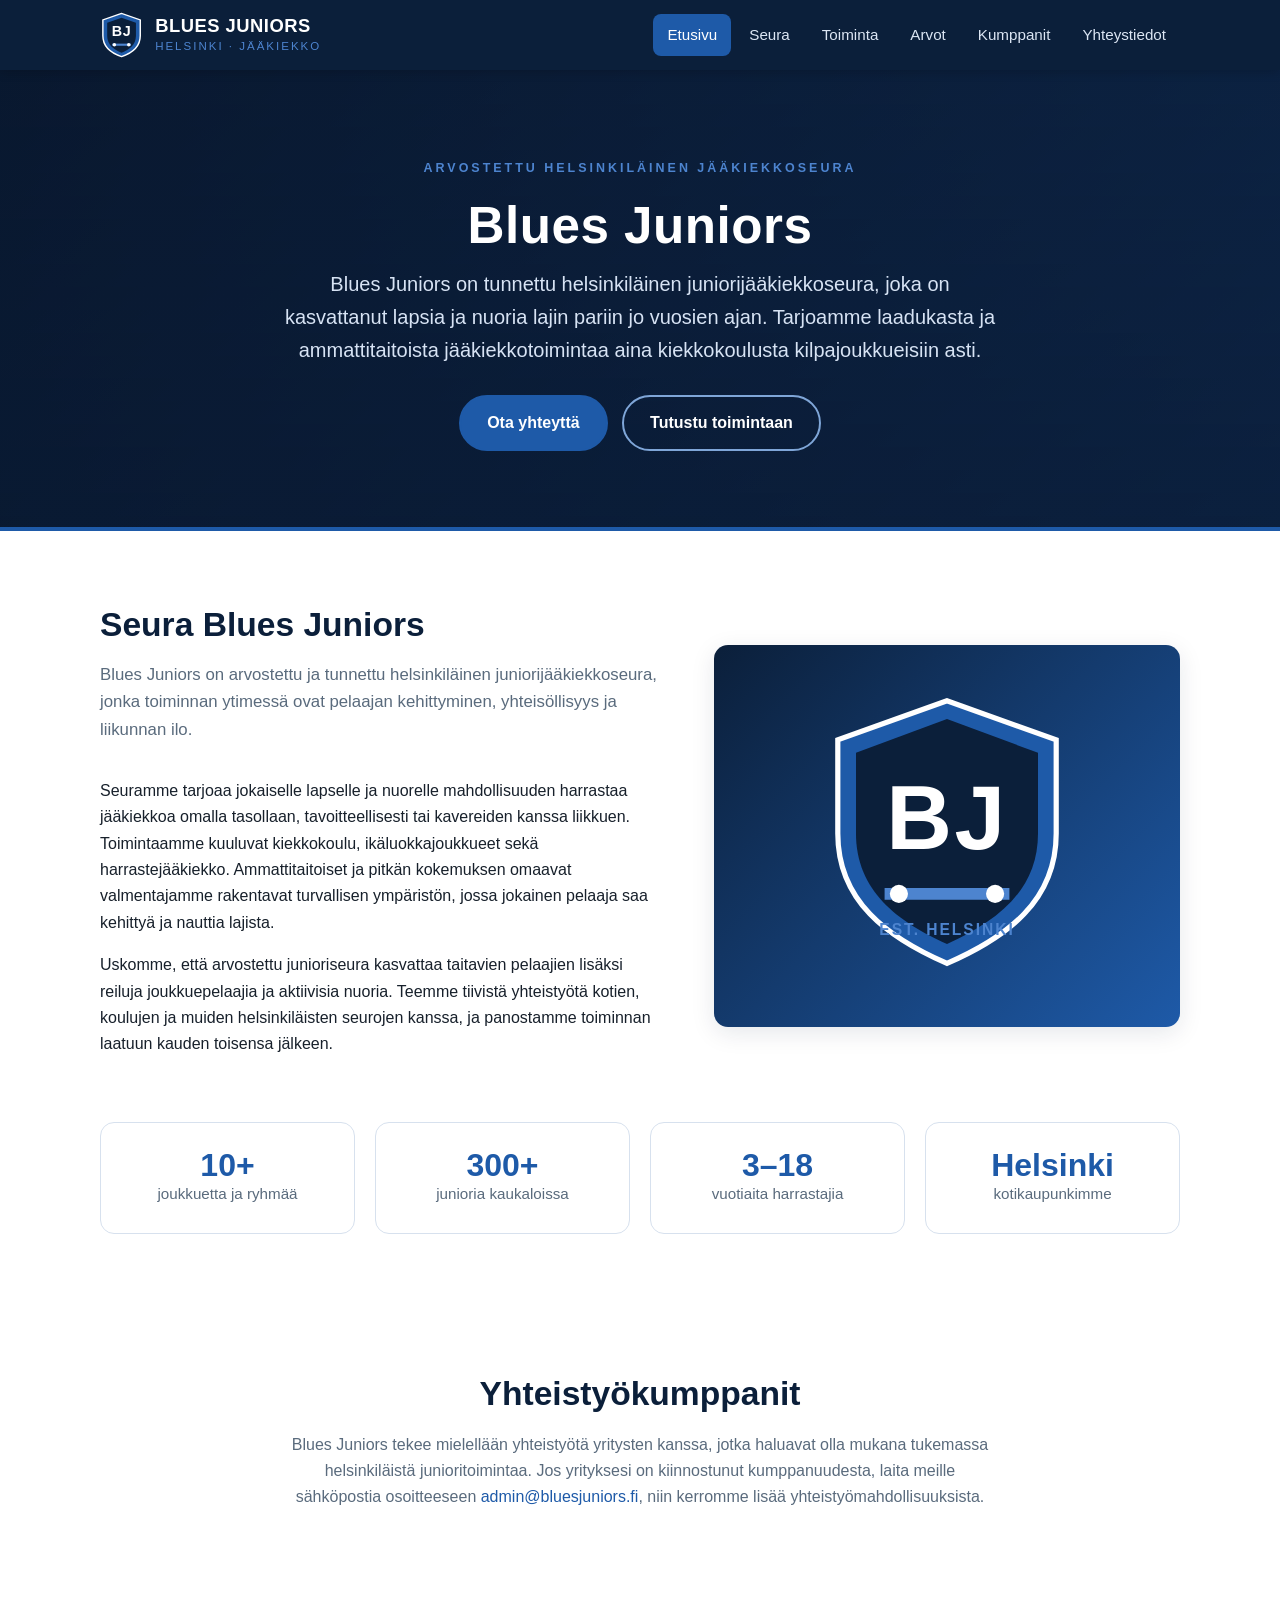
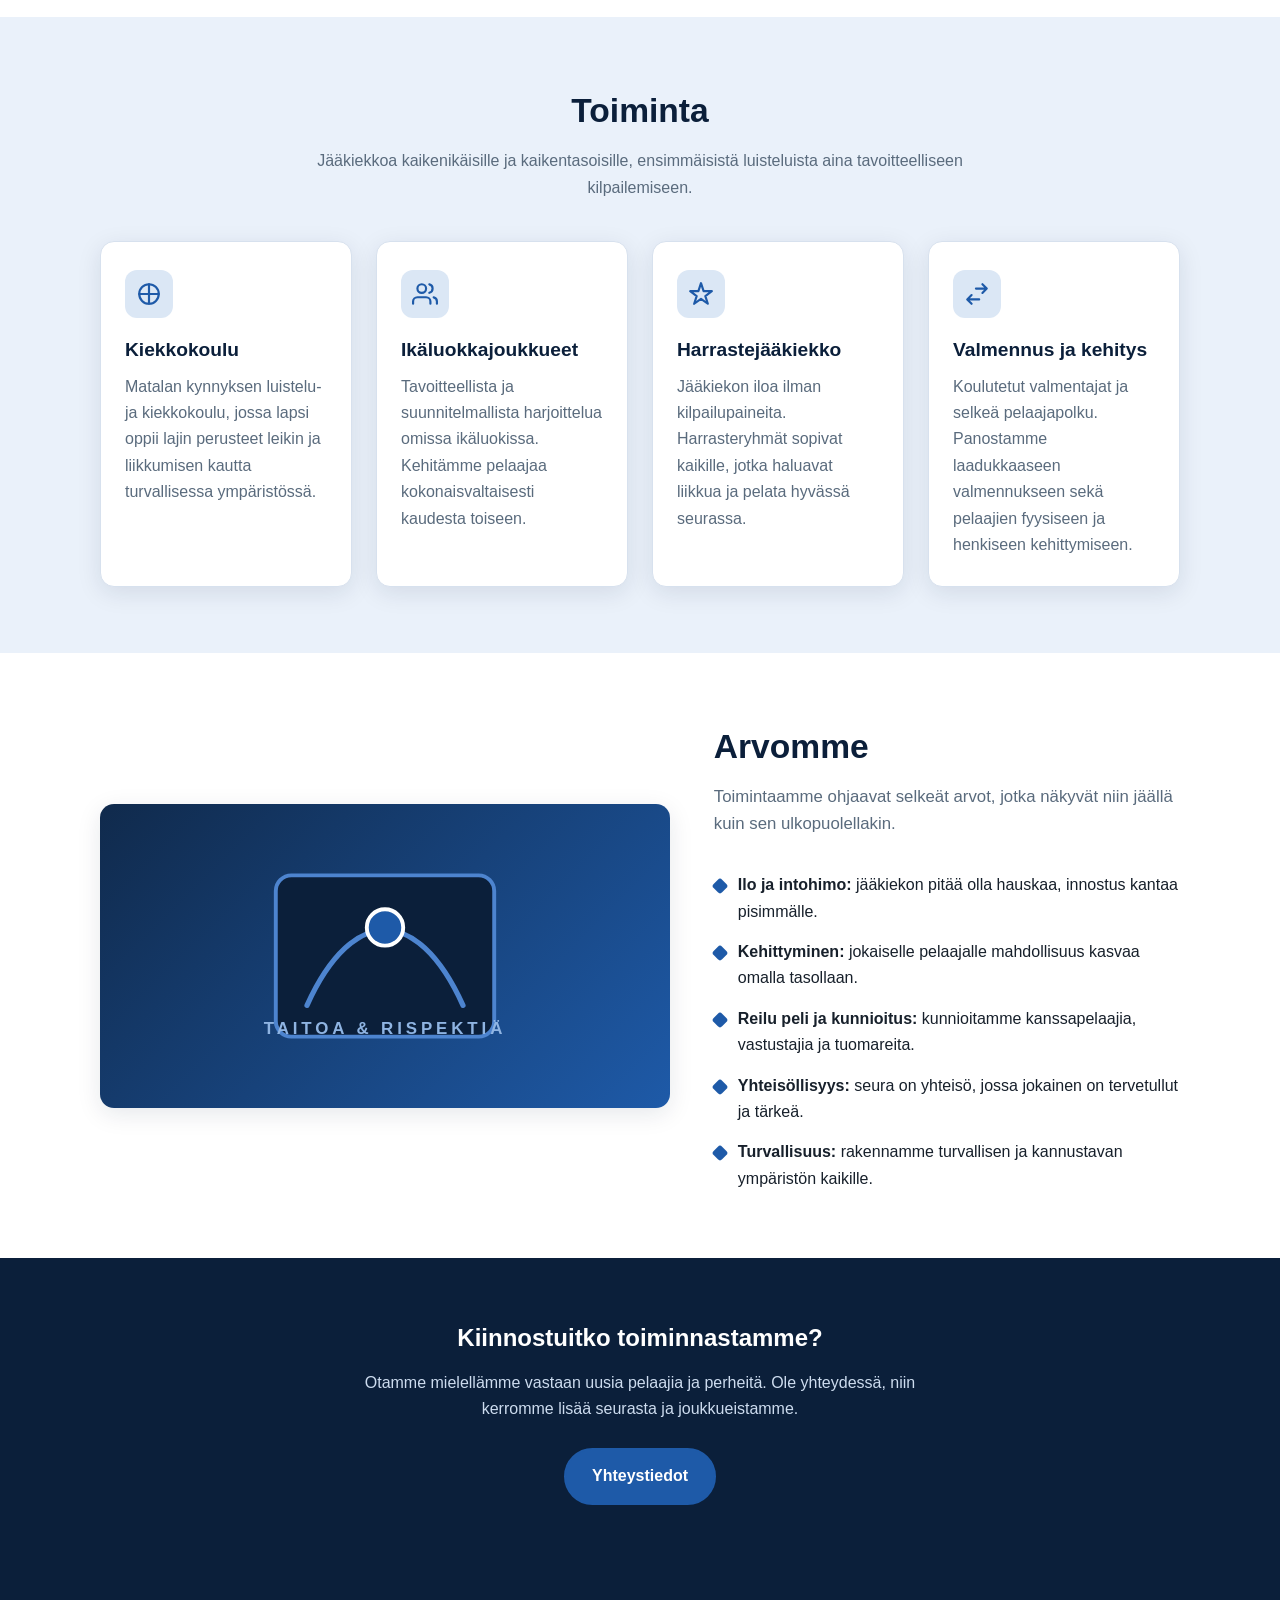
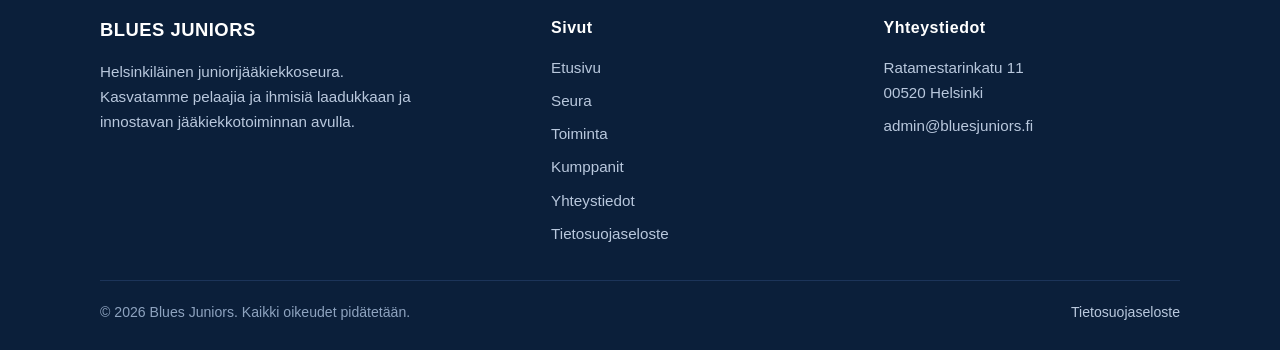
==== index.html @ a261f503 "bj bjjj" ====
<!DOCTYPE html>
<html lang="fi">
<head>
  <meta charset="UTF-8">
  <meta name="viewport" content="width=device-width, initial-scale=1.0">
  <title>Blues Juniors – Helsinkiläistä juniorijääkiekkoa</title>
  <meta name="description" content="Blues Juniors on helsinkiläinen juniorijääkiekkoseura. Tarjoamme laadukasta jääkiekkotoimintaa lapsille ja nuorille kiekkokoulusta kilpajoukkueisiin.">
  <link rel="canonical" href="https://www.bluesjuniors.fi/">
  <meta property="og:title" content="Blues Juniors – Helsinkiläistä juniorijääkiekkoa">
  <meta property="og:description" content="Helsinkiläinen juniorijääkiekkoseura. Kiekkokoulu, junioritoiminta ja harrastejääkiekko kaikenikäisille.">
  <meta property="og:type" content="website">
  <meta property="og:url" content="https://www.bluesjuniors.fi/">
  <meta property="og:locale" content="fi_FI">
  <link rel="stylesheet" href="style.css">
</head>
<body>

  <!-- ========== HEADER ========== -->
  <header class="site-header">
    <div class="header-inner">
      <a class="brand" href="index.html" aria-label="Blues Juniors etusivu">
        <svg viewBox="0 0 60 64" role="img" aria-label="Blues Juniors -logo" xmlns="http://www.w3.org/2000/svg">
          <path d="M30 2 4 11v22c0 15 11 24 26 29 15-5 26-14 26-29V11L30 2z" fill="#1e5aa8" stroke="#ffffff" stroke-width="2"/>
          <path d="M30 8 10 15v18c0 12 9 19.5 20 23.8C41 52.5 50 45 50 33V15L30 8z" fill="#0b1f3a"/>
          <text x="30" y="34" text-anchor="middle" font-family="Segoe UI, Arial, sans-serif" font-size="20" font-weight="700" fill="#ffffff" letter-spacing="1">BJ</text>
          <path d="M17 44 h26 v3 h-26z" fill="#4d84cf"/>
          <circle cx="20" cy="45.5" r="2.4" fill="#ffffff"/>
          <circle cx="40" cy="45.5" r="2.4" fill="#ffffff"/>
        </svg>
        <span class="brand-text">
          <strong>BLUES JUNIORS</strong>
          <span>Helsinki · Jääkiekko</span>
        </span>
      </a>

      <button class="nav-toggle" aria-label="Avaa valikko" aria-expanded="false" onclick="var n=document.getElementById('nav');n.classList.toggle('open');this.setAttribute('aria-expanded',n.classList.contains('open'));">&#9776;</button>

      <nav class="nav" id="nav" aria-label="Päävalikko">
        <a href="index.html" class="active">Etusivu</a>
        <a href="index.html#seura">Seura</a>
        <a href="index.html#toiminta">Toiminta</a>
        <a href="index.html#arvot">Arvot</a>
        <a href="index.html#kumppanit">Kumppanit</a>
        <a href="yhteystiedot.html">Yhteystiedot</a>
      </nav>
    </div>
  </header>

  <!-- ========== HERO ========== -->
  <section class="hero">
    <div class="container">
      <span class="eyebrow">Arvostettu helsinkiläinen jääkiekkoseura</span>
      <h1>Blues Juniors</h1>
      <p>Blues Juniors on tunnettu helsinkiläinen juniorijääkiekkoseura, joka on kasvattanut lapsia ja nuoria lajin pariin jo vuosien ajan. Tarjoamme laadukasta ja ammattitaitoista jääkiekkotoimintaa aina kiekkokoulusta kilpajoukkueisiin asti.</p>
      <a href="yhteystiedot.html" class="btn">Ota yhteyttä</a>
      <a href="index.html#toiminta" class="btn ghost">Tutustu toimintaan</a>
    </div>
  </section>

  <!-- ========== SEURA ========== -->
  <section class="section" id="seura">
    <div class="container">
      <div class="split">
        <div>
          <h2>Seura Blues Juniors</h2>
          <p class="lead">Blues Juniors on arvostettu ja tunnettu helsinkiläinen juniorijääkiekkoseura, jonka toiminnan ytimessä ovat pelaajan kehittyminen, yhteisöllisyys ja liikunnan ilo.</p>
          <p>Seuramme tarjoaa jokaiselle lapselle ja nuorelle mahdollisuuden harrastaa jääkiekkoa omalla tasollaan, tavoitteellisesti tai kavereiden kanssa liikkuen. Toimintaamme kuuluvat kiekkokoulu, ikäluokkajoukkueet sekä harrastejääkiekko. Ammattitaitoiset ja pitkän kokemuksen omaavat valmentajamme rakentavat turvallisen ympäristön, jossa jokainen pelaaja saa kehittyä ja nauttia lajista.</p>
          <p>Uskomme, että arvostettu junioriseura kasvattaa taitavien pelaajien lisäksi reiluja joukkuepelaajia ja aktiivisia nuoria. Teemme tiivistä yhteistyötä kotien, koulujen ja muiden helsinkiläisten seurojen kanssa, ja panostamme toiminnan laatuun kauden toisensa jälkeen.</p>
        </div>
        <div class="crest" aria-hidden="true">
          <svg viewBox="0 0 200 220" xmlns="http://www.w3.org/2000/svg">
            <path d="M100 6 16 36v72c0 52 38 80 84 100 46-20 84-48 84-100V36L100 6z" fill="#1e5aa8" stroke="#ffffff" stroke-width="4"/>
            <path d="M100 20 30 46v62c0 44 32 68 70 85 38-17 70-41 70-85V46L100 20z" fill="#0b1f3a"/>
            <text x="100" y="120" text-anchor="middle" font-family="Segoe UI, Arial, sans-serif" font-size="70" font-weight="700" fill="#ffffff" letter-spacing="2">BJ</text>
            <path d="M52 150 h96 v9 h-96z" fill="#4d84cf"/>
            <circle cx="63" cy="154.5" r="7" fill="#ffffff"/>
            <circle cx="137" cy="154.5" r="7" fill="#ffffff"/>
            <text x="100" y="186" text-anchor="middle" font-family="Segoe UI, Arial, sans-serif" font-size="12" font-weight="600" fill="#4d84cf" letter-spacing="1.5">EST. HELSINKI</text>
          </svg>
        </div>
      </div>

      <div class="stats" style="margin-top:48px;">
        <div class="stat"><b>10+</b><span>joukkuetta ja ryhmää</span></div>
        <div class="stat"><b>300+</b><span>junioria kaukaloissa</span></div>
        <div class="stat"><b>3–18</b><span>vuotiaita harrastajia</span></div>
        <div class="stat"><b>Helsinki</b><span>kotikaupunkimme</span></div>
      </div>
    </div>
  </section>

  <!-- ========== YHTEISTYÖKUMPPANIT ========== -->
  <section class="section" id="kumppanit">
    <div class="container">
      <div class="section-head">
        <h2>Yhteistyökumppanit</h2>
        <p>Blues Juniors tekee mielellään yhteistyötä yritysten kanssa, jotka haluavat olla mukana tukemassa helsinkiläistä junioritoimintaa. Jos yrityksesi on kiinnostunut kumppanuudesta, laita meille sähköpostia osoitteeseen <a href="mailto:admin@bluesjuniors.fi">admin@bluesjuniors.fi</a>, niin kerromme lisää yhteistyömahdollisuuksista.</p>
      </div>
    </div>
  </section>

  <!-- ========== TOIMINTA ========== -->
  <section class="section alt" id="toiminta">
    <div class="container">
      <div class="section-head">
        <h2>Toiminta</h2>
        <p>Jääkiekkoa kaikenikäisille ja kaikentasoisille, ensimmäisistä luisteluista aina tavoitteelliseen kilpailemiseen.</p>
      </div>
      <div class="grid">
        <div class="card">
          <div class="ico" aria-hidden="true">
            <svg width="26" height="26" viewBox="0 0 24 24" fill="none" stroke="currentColor" stroke-width="2" stroke-linecap="round" stroke-linejoin="round"><circle cx="12" cy="12" r="9"/><path d="M12 3v18M3 12h18"/></svg>
          </div>
          <h3>Kiekkokoulu</h3>
          <p>Matalan kynnyksen luistelu- ja kiekkokoulu, jossa lapsi oppii lajin perusteet leikin ja liikkumisen kautta turvallisessa ympäristössä.</p>
        </div>
        <div class="card">
          <div class="ico" aria-hidden="true">
            <svg width="26" height="26" viewBox="0 0 24 24" fill="none" stroke="currentColor" stroke-width="2" stroke-linecap="round" stroke-linejoin="round"><path d="M17 21v-2a4 4 0 0 0-4-4H5a4 4 0 0 0-4 4v2"/><circle cx="9" cy="7" r="4"/><path d="M23 21v-2a4 4 0 0 0-3-3.87M16 3.13a4 4 0 0 1 0 7.75"/></svg>
          </div>
          <h3>Ikäluokkajoukkueet</h3>
          <p>Tavoitteellista ja suunnitelmallista harjoittelua omissa ikäluokissa. Kehitämme pelaajaa kokonaisvaltaisesti kaudesta toiseen.</p>
        </div>
        <div class="card">
          <div class="ico" aria-hidden="true">
            <svg width="26" height="26" viewBox="0 0 24 24" fill="none" stroke="currentColor" stroke-width="2" stroke-linecap="round" stroke-linejoin="round"><path d="M12 2l2.4 7.4H22l-6 4.5 2.3 7.1-6.3-4.6L5.7 21 8 14 2 9.4h7.6z"/></svg>
          </div>
          <h3>Harrastejääkiekko</h3>
          <p>Jääkiekon iloa ilman kilpailupaineita. Harrasteryhmät sopivat kaikille, jotka haluavat liikkua ja pelata hyvässä seurassa.</p>
        </div>
        <div class="card">
          <div class="ico" aria-hidden="true">
            <svg width="26" height="26" viewBox="0 0 24 24" fill="none" stroke="currentColor" stroke-width="2" stroke-linecap="round" stroke-linejoin="round"><path d="M20 7h-9M14 17H5M17 3l4 4-4 4M7 21l-4-4 4-4"/></svg>
          </div>
          <h3>Valmennus ja kehitys</h3>
          <p>Koulutetut valmentajat ja selkeä pelaajapolku. Panostamme laadukkaaseen valmennukseen sekä pelaajien fyysiseen ja henkiseen kehittymiseen.</p>
        </div>
      </div>
    </div>
  </section>

  <!-- ========== ARVOT ========== -->
  <section class="section" id="arvot">
    <div class="container">
      <div class="split">
        <div class="crest" aria-hidden="true" style="background:linear-gradient(135deg,#102a4c,#1e5aa8);">
          <svg viewBox="0 0 200 160" xmlns="http://www.w3.org/2000/svg">
            <rect x="16" y="18" width="168" height="124" rx="12" fill="#0b1f3a" stroke="#4d84cf" stroke-width="3"/>
            <path d="M40 118 c18-40 40-58 60-58 s42 18 60 58" fill="none" stroke="#4d84cf" stroke-width="4" stroke-linecap="round"/>
            <circle cx="100" cy="58" r="14" fill="#1e5aa8" stroke="#ffffff" stroke-width="3"/>
            <text x="100" y="140" text-anchor="middle" font-family="Segoe UI, Arial, sans-serif" font-size="13" font-weight="600" fill="#8fb4e2" letter-spacing="3">TAITOA &amp; RISPEKTIÄ</text>
          </svg>
        </div>
        <div>
          <h2>Arvomme</h2>
          <p class="lead">Toimintaamme ohjaavat selkeät arvot, jotka näkyvät niin jäällä kuin sen ulkopuolellakin.</p>
          <ul class="values">
            <li><span><strong>Ilo ja intohimo:</strong> jääkiekon pitää olla hauskaa, innostus kantaa pisimmälle.</span></li>
            <li><span><strong>Kehittyminen:</strong> jokaiselle pelaajalle mahdollisuus kasvaa omalla tasollaan.</span></li>
            <li><span><strong>Reilu peli ja kunnioitus:</strong> kunnioitamme kanssapelaajia, vastustajia ja tuomareita.</span></li>
            <li><span><strong>Yhteisöllisyys:</strong> seura on yhteisö, jossa jokainen on tervetullut ja tärkeä.</span></li>
            <li><span><strong>Turvallisuus:</strong> rakennamme turvallisen ja kannustavan ympäristön kaikille.</span></li>
          </ul>
        </div>
      </div>
    </div>
  </section>

  <!-- ========== CTA ========== -->
  <section class="cta">
    <div class="container">
      <h2>Kiinnostuitko toiminnastamme?</h2>
      <p>Otamme mielellämme vastaan uusia pelaajia ja perheitä. Ole yhteydessä, niin kerromme lisää seurasta ja joukkueistamme.</p>
      <a href="yhteystiedot.html" class="btn">Yhteystiedot</a>
    </div>
  </section>

  <!-- ========== FOOTER ========== -->
  <footer class="site-footer">
    <div class="container">
      <div class="footer-grid">
        <div>
          <div class="brand" style="margin-bottom:14px;">
            <strong style="font-size:1.15rem;letter-spacing:.5px;">BLUES JUNIORS</strong>
          </div>
          <p style="margin:0;max-width:320px;">Helsinkiläinen juniorijääkiekkoseura. Kasvatamme pelaajia ja ihmisiä laadukkaan ja innostavan jääkiekkotoiminnan avulla.</p>
        </div>
        <div>
          <h4>Sivut</h4>
          <ul class="footer-links">
            <li><a href="index.html">Etusivu</a></li>
            <li><a href="index.html#seura">Seura</a></li>
            <li><a href="index.html#toiminta">Toiminta</a></li>
            <li><a href="index.html#kumppanit">Kumppanit</a></li>
            <li><a href="yhteystiedot.html">Yhteystiedot</a></li>
            <li><a href="tietosuoja.html">Tietosuojaseloste</a></li>
          </ul>
        </div>
        <div>
          <h4>Yhteystiedot</h4>
          <ul class="footer-links">
            <li>Ratamestarinkatu 11<br>00520 Helsinki</li>
            <li><a href="mailto:admin@bluesjuniors.fi">admin@bluesjuniors.fi</a></li>
          </ul>
        </div>
      </div>
      <div class="footer-bottom">
        <span>&copy; <span id="year">2026</span> Blues Juniors. Kaikki oikeudet pidätetään.</span>
        <span><a href="tietosuoja.html">Tietosuojaseloste</a></span>
      </div>
    </div>
  </footer>

  <script>
    document.getElementById('year').textContent = new Date().getFullYear();
  </script>
</body>
</html>
---- style.css ----
/* Blues Juniors – tyylitiedosto
   Väriteema: laivastonsininen / sininen
   Yhteinen kaikille sivuille */

:root {
  --navy: #0b1f3a;
  --navy-2: #102a4c;
  --blue: #1e5aa8;
  --blue-light: #4d84cf;
  --ice: #eaf1fa;
  --ice-2: #dbe7f5;
  --text: #17202b;
  --muted: #5a6b7d;
  --white: #ffffff;
  --line: #d7e1ee;
  --shadow: 0 6px 24px rgba(11, 31, 58, 0.10);
  --radius: 14px;
  --maxw: 1120px;
  --font: "Segoe UI", Roboto, "Helvetica Neue", Arial, "Noto Sans", sans-serif;
}

* { box-sizing: border-box; }

html { scroll-behavior: smooth; }

body {
  margin: 0;
  font-family: var(--font);
  color: var(--text);
  background: var(--white);
  line-height: 1.65;
  -webkit-font-smoothing: antialiased;
}

a { color: var(--blue); text-decoration: none; }
a:hover { text-decoration: underline; }

img { max-width: 100%; display: block; }

.container {
  width: 100%;
  max-width: var(--maxw);
  margin: 0 auto;
  padding: 0 20px;
}

/* ---------- Header ---------- */
.site-header {
  background: var(--navy);
  color: var(--white);
  position: sticky;
  top: 0;
  z-index: 50;
  box-shadow: 0 2px 10px rgba(0,0,0,0.18);
}
.header-inner {
  display: flex;
  align-items: center;
  justify-content: space-between;
  gap: 16px;
  padding: 12px 20px;
  max-width: var(--maxw);
  margin: 0 auto;
}
.brand {
  display: flex;
  align-items: center;
  gap: 12px;
}
.brand svg { height: 46px; width: auto; display: block; }
.brand .brand-text { line-height: 1.1; }
.brand .brand-text strong { display: block; font-size: 1.15rem; letter-spacing: .5px; color: #fff; }
.brand .brand-text span { font-size: .72rem; letter-spacing: 2px; text-transform: uppercase; color: var(--blue-light); }

/* Navigation */
.nav { display: flex; align-items: center; gap: 4px; flex-wrap: wrap; }
.nav a {
  color: #dce6f4;
  padding: 8px 14px;
  border-radius: 8px;
  font-size: .95rem;
  font-weight: 500;
  text-decoration: none;
  transition: background .15s, color .15s;
}
.nav a:hover { background: var(--navy-2); color: #fff; text-decoration: none; }
.nav a.active { background: var(--blue); color: #fff; }

.nav-toggle { display: none; }

/* ---------- Hero ---------- */
.hero {
  background:
    linear-gradient(rgba(8,22,44,.78), rgba(8,22,44,.86)),
    linear-gradient(135deg, var(--navy) 0%, var(--blue) 100%);
  color: #fff;
  padding: 84px 0 76px;
  text-align: center;
  border-bottom: 4px solid var(--blue);
}
.hero h1 {
  font-size: clamp(2rem, 5vw, 3.2rem);
  margin: 0 0 14px;
  letter-spacing: .5px;
  line-height: 1.12;
}
.hero p {
  font-size: clamp(1rem, 2.2vw, 1.25rem);
  max-width: 720px;
  margin: 0 auto 28px;
  color: #d7e3f4;
}
.hero .eyebrow {
  display: inline-block;
  text-transform: uppercase;
  letter-spacing: 3px;
  font-size: .78rem;
  color: var(--blue-light);
  margin-bottom: 18px;
  font-weight: 600;
}

/* Buttons */
.btn {
  display: inline-block;
  background: var(--blue);
  color: #fff;
  padding: 13px 26px;
  border-radius: 999px;
  font-weight: 600;
  text-decoration: none;
  border: 2px solid var(--blue);
  transition: background .15s, transform .1s;
}
.btn:hover { background: var(--blue-light); border-color: var(--blue-light); text-decoration: none; transform: translateY(-1px); }
.btn.ghost { background: transparent; border-color: #7fa6d8; color: #fff; margin-left: 10px; }
.btn.ghost:hover { background: rgba(255,255,255,.10); }

/* ---------- Sections ---------- */
.section { padding: 66px 0; }
.section.alt { background: var(--ice); }
.section h2 {
  font-size: clamp(1.5rem, 3vw, 2.1rem);
  color: var(--navy);
  margin: 0 0 8px;
}
.section .lead {
  color: var(--muted);
  max-width: 760px;
  margin: 0 0 34px;
  font-size: 1.05rem;
}
.section-head { text-align: center; margin-bottom: 40px; }
.section-head h2 { margin-bottom: 10px; }
.section-head p { color: var(--muted); max-width: 720px; margin: 0 auto; }

/* Cards grid */
.grid {
  display: grid;
  grid-template-columns: repeat(auto-fit, minmax(240px, 1fr));
  gap: 24px;
}
.card {
  background: var(--white);
  border: 1px solid var(--line);
  border-radius: var(--radius);
  padding: 28px 24px;
  box-shadow: var(--shadow);
}
.card .ico {
  width: 48px; height: 48px;
  border-radius: 12px;
  background: var(--ice-2);
  color: var(--blue);
  display: flex; align-items: center; justify-content: center;
  margin-bottom: 16px;
}
.card h3 { margin: 0 0 8px; color: var(--navy); font-size: 1.2rem; }
.card p { margin: 0; color: var(--muted); }

/* Two-column about */
.split {
  display: grid;
  grid-template-columns: 1.1fr .9fr;
  gap: 44px;
  align-items: center;
}
.split .crest {
  background: linear-gradient(135deg, var(--navy), var(--blue));
  border-radius: var(--radius);
  padding: 48px;
  display: flex; align-items: center; justify-content: center;
  box-shadow: var(--shadow);
}
.split .crest svg { width: 100%; max-width: 260px; height: auto; }

/* Stats */
.stats {
  display: grid;
  grid-template-columns: repeat(auto-fit, minmax(160px, 1fr));
  gap: 20px;
  margin-top: 8px;
}
.stat {
  text-align: center;
  padding: 26px 16px;
  background: var(--white);
  border: 1px solid var(--line);
  border-radius: var(--radius);
}
.stat b { display: block; font-size: 2rem; color: var(--blue); line-height: 1; }
.stat span { color: var(--muted); font-size: .95rem; }

/* Values list */
.values { list-style: none; padding: 0; margin: 0; display: grid; gap: 14px; }
.values li { display: flex; gap: 12px; align-items: flex-start; }
.values li::before {
  content: "";
  flex: 0 0 auto;
  width: 12px; height: 12px; margin-top: 8px;
  border-radius: 3px;
  background: var(--blue);
  transform: rotate(45deg);
}

/* Partner placeholders */
.partner-grid { grid-template-columns: repeat(auto-fit, minmax(200px, 1fr)); }
.partner-slot {
  border: 2px dashed var(--line);
  border-radius: var(--radius);
  background: var(--white);
  min-height: 110px;
  display: flex;
  align-items: center;
  justify-content: center;
  text-align: center;
  color: var(--muted);
  font-weight: 600;
  font-size: .95rem;
  letter-spacing: .3px;
  transition: border-color .15s, color .15s;
}
.partner-slot:hover { border-color: var(--blue); color: var(--blue); }

/* CTA band */
.cta {
  background: var(--navy);
  color: #fff;
  text-align: center;
  padding: 60px 0;
}
.cta h2 { color: #fff; margin: 0 0 12px; }
.cta p { color: #cddcef; max-width: 620px; margin: 0 auto 26px; }

/* ---------- Contact ---------- */
.contact-grid {
  display: grid;
  grid-template-columns: 1fr 1fr;
  gap: 34px;
}
.info-block { display: grid; gap: 22px; }
.info-item { display: flex; gap: 14px; align-items: flex-start; }
.info-item .ico {
  flex: 0 0 auto;
  width: 44px; height: 44px; border-radius: 10px;
  background: var(--ice-2); color: var(--blue);
  display: flex; align-items: center; justify-content: center;
}
.info-item h3 { margin: 0 0 2px; font-size: 1.05rem; color: var(--navy); }
.info-item p { margin: 0; color: var(--muted); }
.map-embed {
  border: 1px solid var(--line);
  border-radius: var(--radius);
  overflow: hidden;
  min-height: 320px;
  box-shadow: var(--shadow);
}
.map-embed iframe { width: 100%; height: 100%; min-height: 320px; border: 0; display: block; }

/* ---------- Content pages (privacy) ---------- */
.page-hero {
  background: linear-gradient(135deg, var(--navy), var(--blue));
  color: #fff;
  padding: 60px 0 46px;
}
.page-hero h1 { margin: 0 0 8px; font-size: clamp(1.8rem, 4vw, 2.6rem); }
.page-hero p { margin: 0; color: #d7e3f4; }
.prose { max-width: 820px; margin: 0 auto; padding: 54px 20px; }
.prose h2 { color: var(--navy); margin: 34px 0 10px; font-size: 1.35rem; }
.prose h3 { color: var(--navy-2); margin: 24px 0 6px; font-size: 1.1rem; }
.prose p, .prose li { color: #2b3846; }
.prose ul { padding-left: 22px; }
.prose li { margin-bottom: 6px; }
.prose .updated { color: var(--muted); font-size: .9rem; }

/* ---------- Footer ---------- */
.site-footer {
  background: var(--navy);
  color: #b9c8dd;
  padding: 50px 0 26px;
  font-size: .95rem;
}
.footer-grid {
  display: grid;
  grid-template-columns: 1.4fr 1fr 1fr;
  gap: 36px;
  margin-bottom: 34px;
}
.site-footer .brand strong { color: #fff; }
.site-footer h4 { color: #fff; margin: 0 0 14px; font-size: 1rem; letter-spacing: .5px; }
.site-footer a { color: #b9c8dd; }
.site-footer a:hover { color: #fff; }
.footer-links { list-style: none; padding: 0; margin: 0; display: grid; gap: 8px; }
.footer-bottom {
  border-top: 1px solid #1c3459;
  padding-top: 20px;
  display: flex;
  justify-content: space-between;
  gap: 12px;
  flex-wrap: wrap;
  color: #8ea3bf;
  font-size: .88rem;
}

/* ---------- Responsive ---------- */
@media (max-width: 860px) {
  .split { grid-template-columns: 1fr; gap: 28px; }
  .split .crest { order: -1; padding: 36px; }
  .contact-grid { grid-template-columns: 1fr; }
  .footer-grid { grid-template-columns: 1fr; gap: 26px; }
  .footer-bottom { flex-direction: column; }

  .nav-toggle {
    display: inline-flex;
    background: transparent;
    border: 1px solid #3a5578;
    color: #fff;
    border-radius: 8px;
    padding: 8px 12px;
    font-size: 1.2rem;
    cursor: pointer;
    line-height: 1;
  }
  .nav {
    display: none;
    position: absolute;
    top: 100%;
    left: 0;
    right: 0;
    background: var(--navy);
    flex-direction: column;
    align-items: stretch;
    padding: 10px 16px 18px;
    gap: 4px;
    border-top: 1px solid #1c3459;
    box-shadow: 0 10px 20px rgba(0,0,0,.25);
  }
  .nav.open { display: flex; }
  .nav a { padding: 12px 14px; }
  .header-inner { position: relative; }
  .btn.ghost { margin-left: 0; margin-top: 10px; }
}

@media (max-width: 480px) {
  .hero { padding: 60px 0 54px; }
  .section { padding: 48px 0; }
  .brand .brand-text strong { font-size: 1rem; }
}
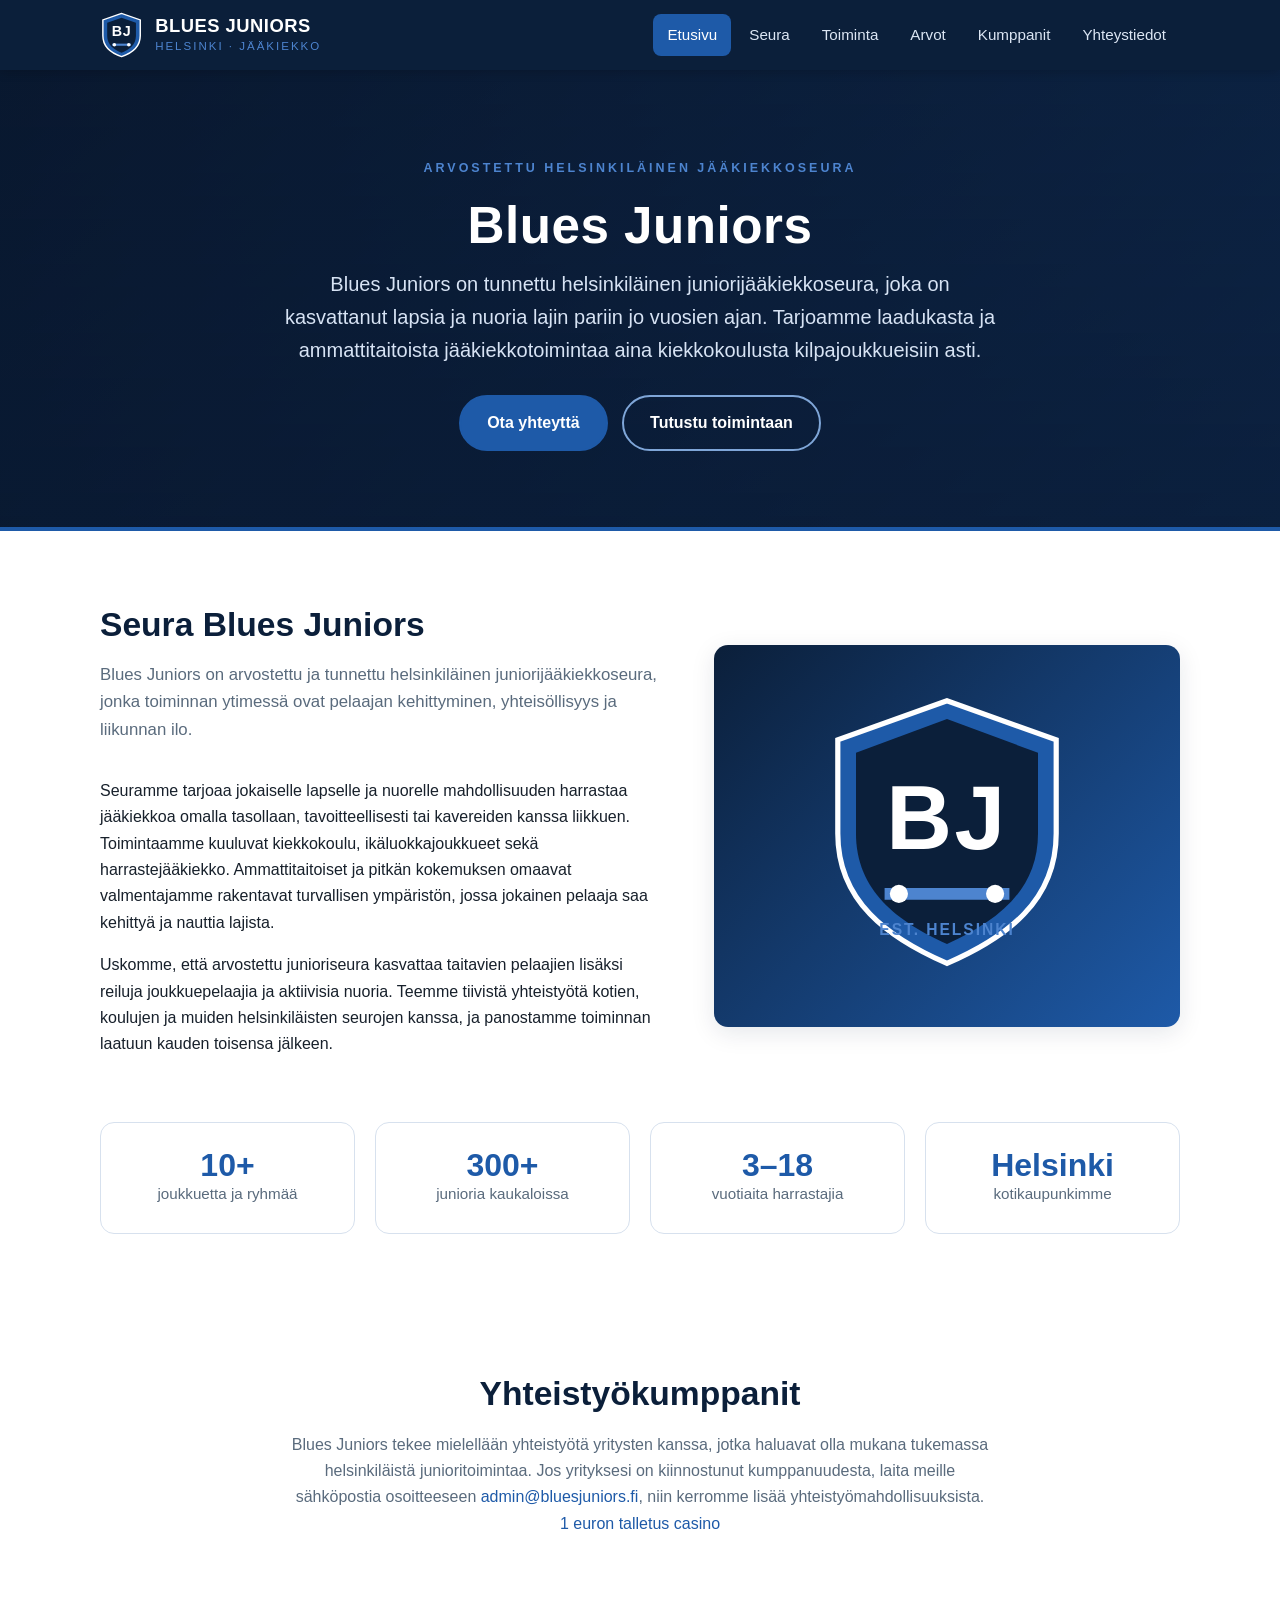
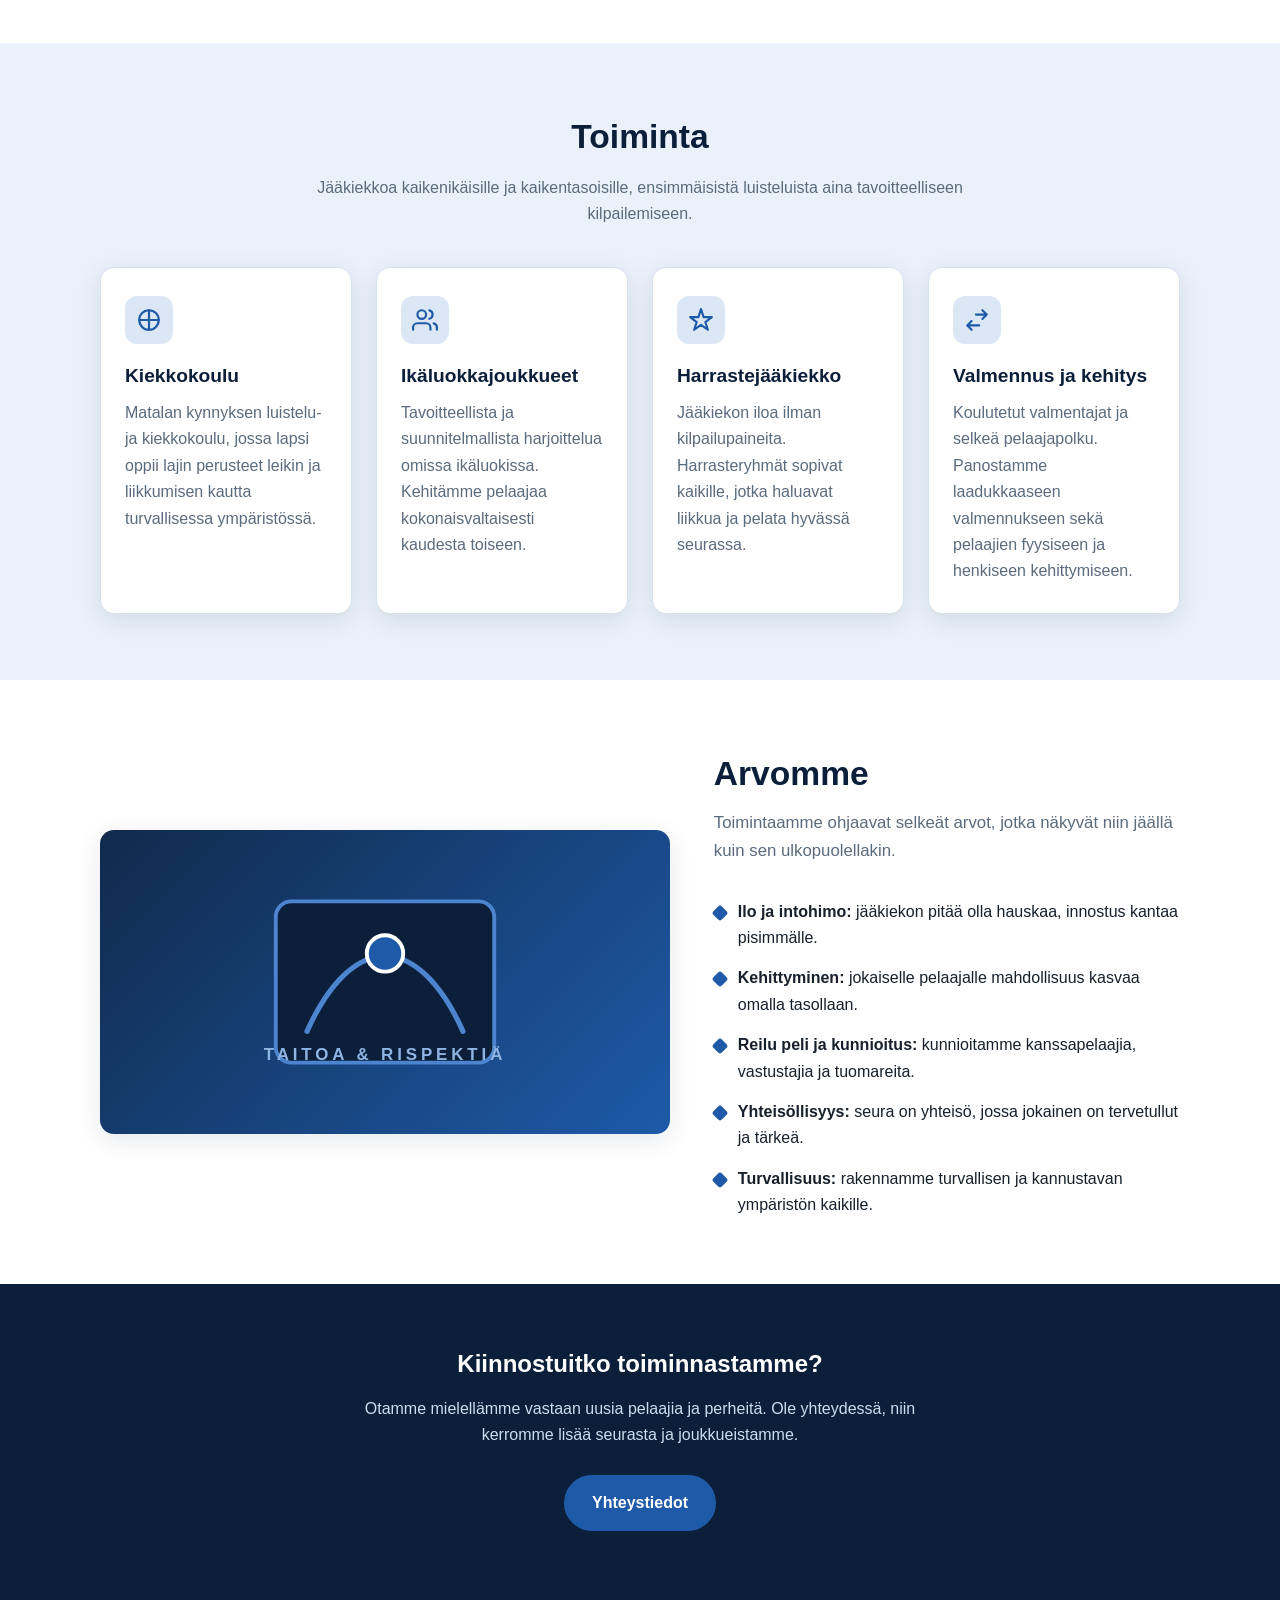
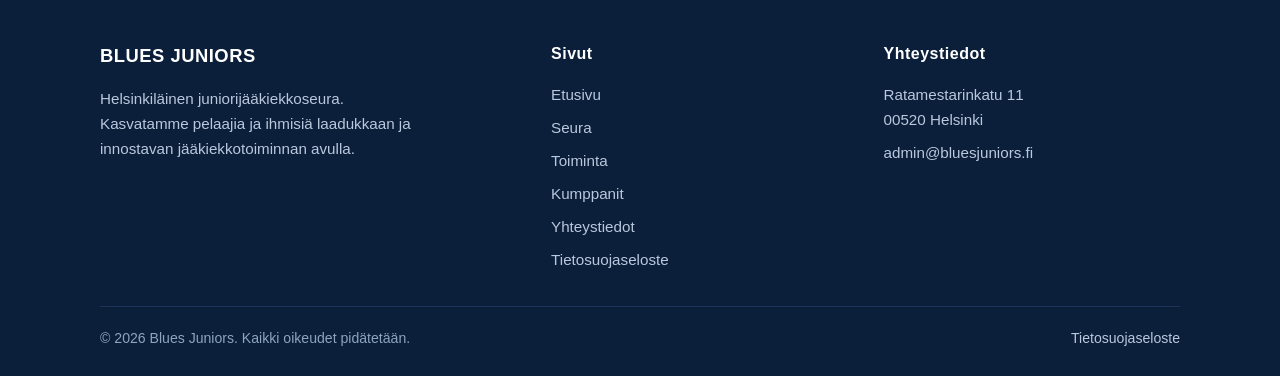
==== commit 1a78fc8c: "Add link to 1 euro deposit casino" ====
--- a/index.html
+++ b/index.html
@@ -95,6 +95,7 @@
       <div class="section-head">
         <h2>Yhteistyökumppanit</h2>
         <p>Blues Juniors tekee mielellään yhteistyötä yritysten kanssa, jotka haluavat olla mukana tukemassa helsinkiläistä junioritoimintaa. Jos yrityksesi on kiinnostunut kumppanuudesta, laita meille sähköpostia osoitteeseen <a href="mailto:admin@bluesjuniors.fi">admin@bluesjuniors.fi</a>, niin kerromme lisää yhteistyömahdollisuuksista.</p>
+      <p><a href="https://minimitalletuskasinot.com/1-euron/">1 euron talletus casino</a></p>
       </div>
     </div>
   </section>
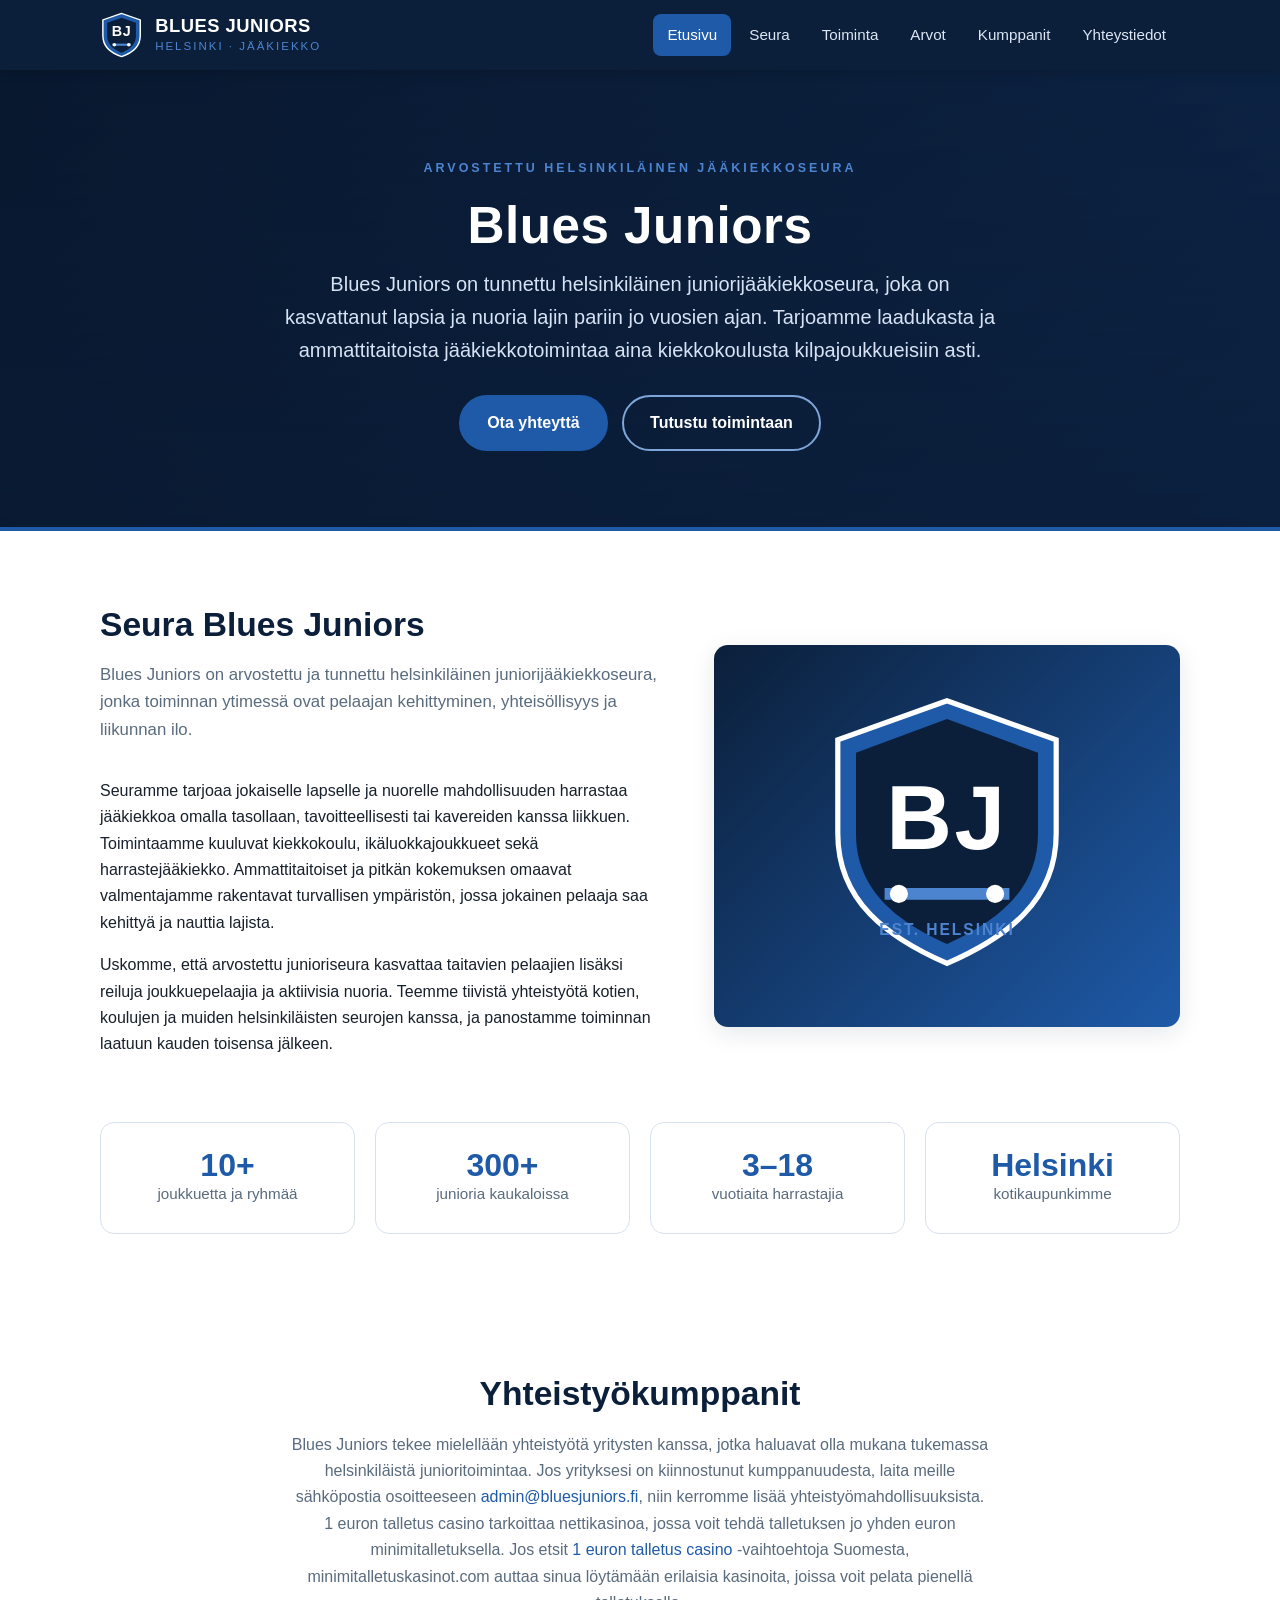
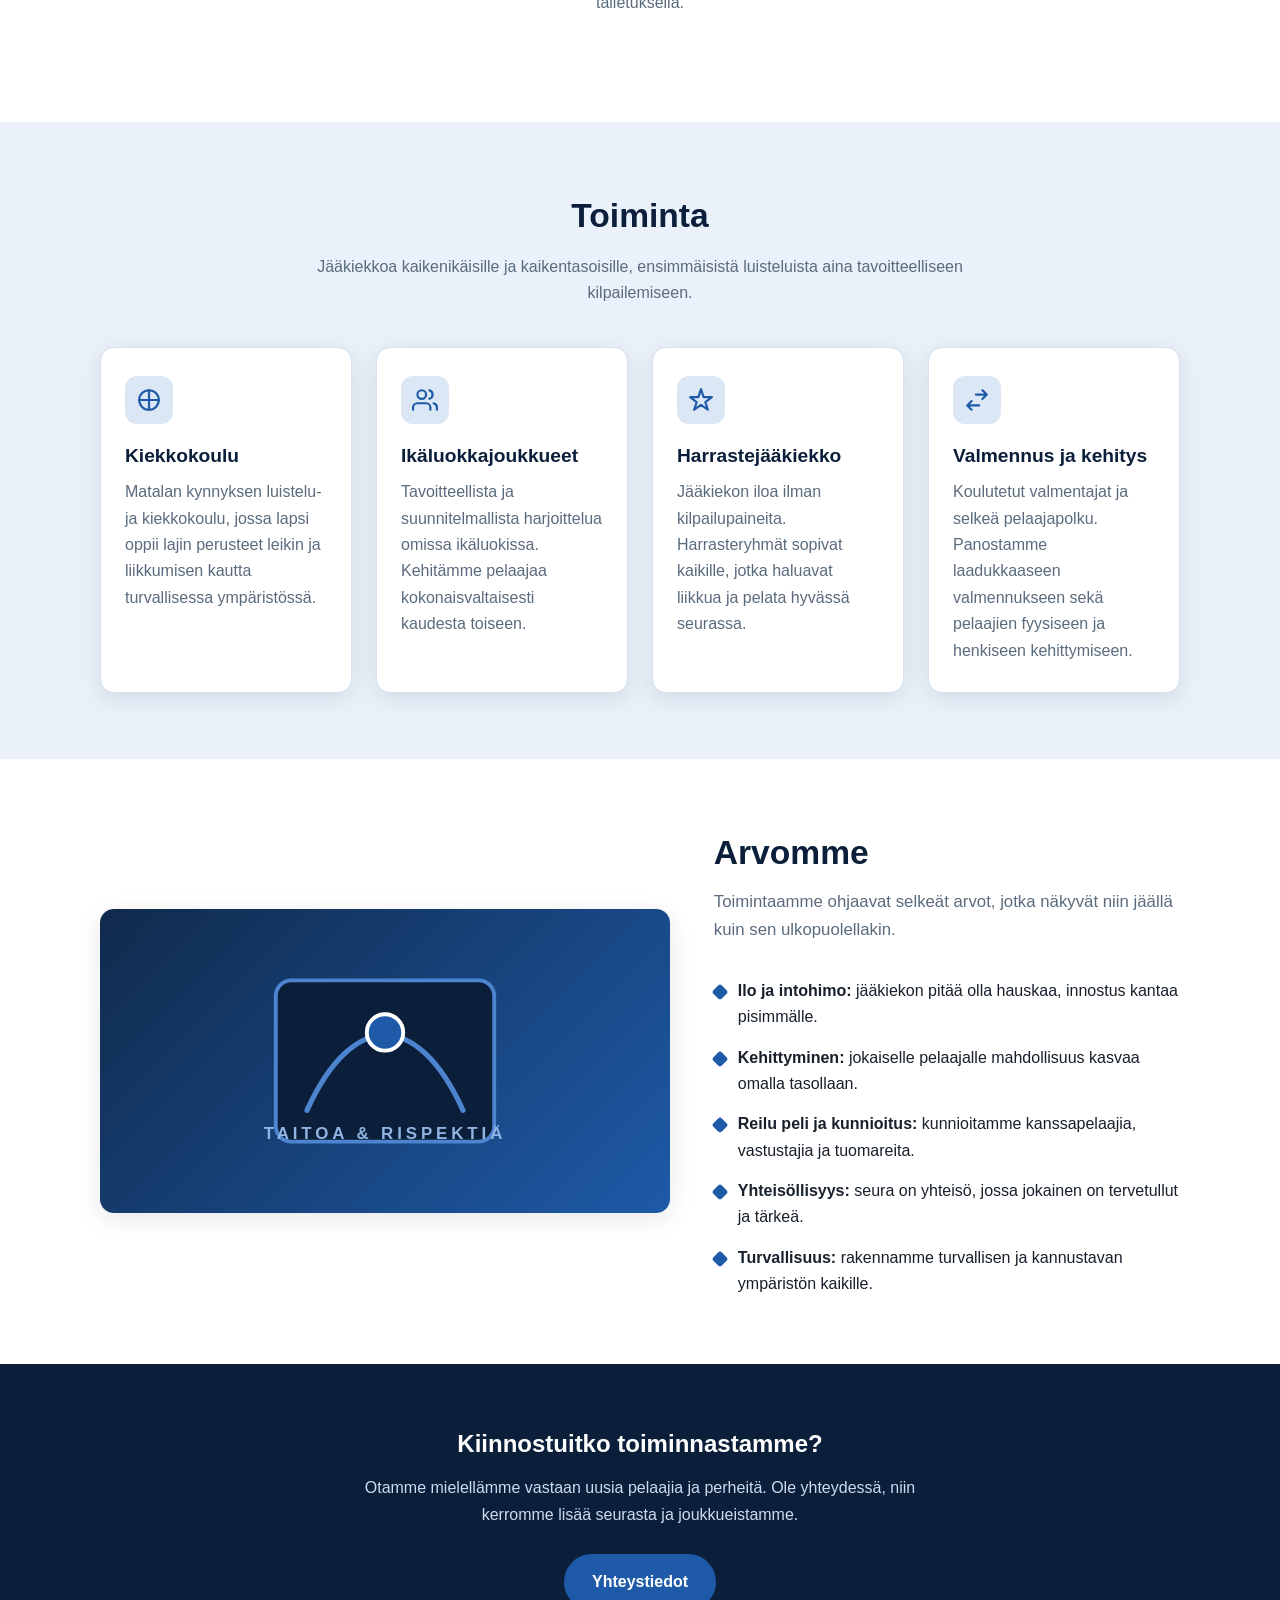
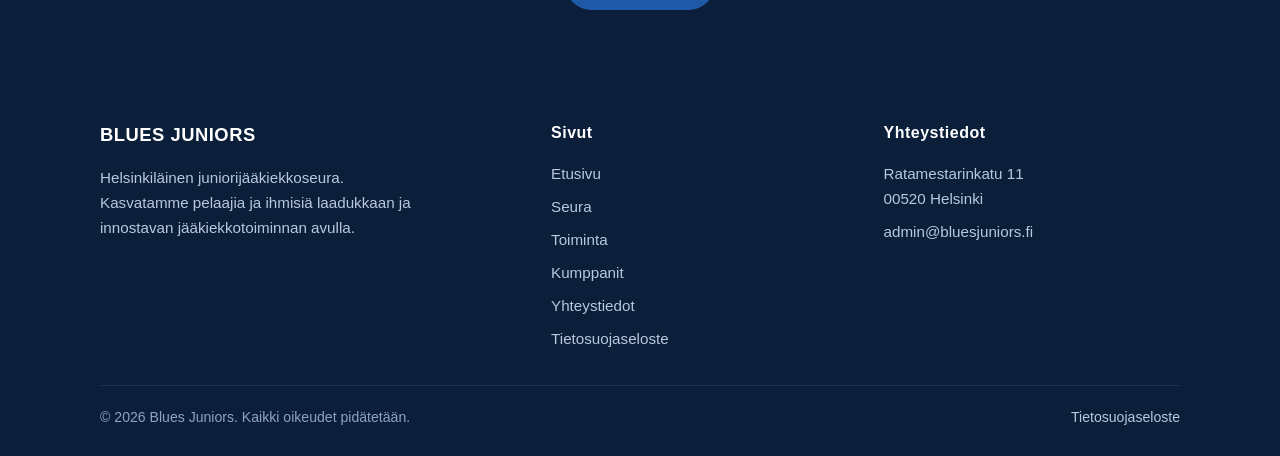
==== commit ef23e751: "new content Updated description for '1 euron talletus casino' to provide more context and informatio" ====
--- a/index.html
+++ b/index.html
@@ -95,7 +95,7 @@
       <div class="section-head">
         <h2>Yhteistyökumppanit</h2>
         <p>Blues Juniors tekee mielellään yhteistyötä yritysten kanssa, jotka haluavat olla mukana tukemassa helsinkiläistä junioritoimintaa. Jos yrityksesi on kiinnostunut kumppanuudesta, laita meille sähköpostia osoitteeseen <a href="mailto:admin@bluesjuniors.fi">admin@bluesjuniors.fi</a>, niin kerromme lisää yhteistyömahdollisuuksista.</p>
-      <p><a href="https://minimitalletuskasinot.com/1-euron/">1 euron talletus casino</a></p>
+      <p>1 euron talletus casino tarkoittaa nettikasinoa, jossa voit tehdä talletuksen jo yhden euron minimitalletuksella. Jos etsit <a href="https://minimitalletuskasinot.com/1-euron/">1 euron talletus casino</a> -vaihtoehtoja Suomesta, minimitalletuskasinot.com auttaa sinua löytämään erilaisia kasinoita, joissa voit pelata pienellä talletuksella.</p>
       </div>
     </div>
   </section>
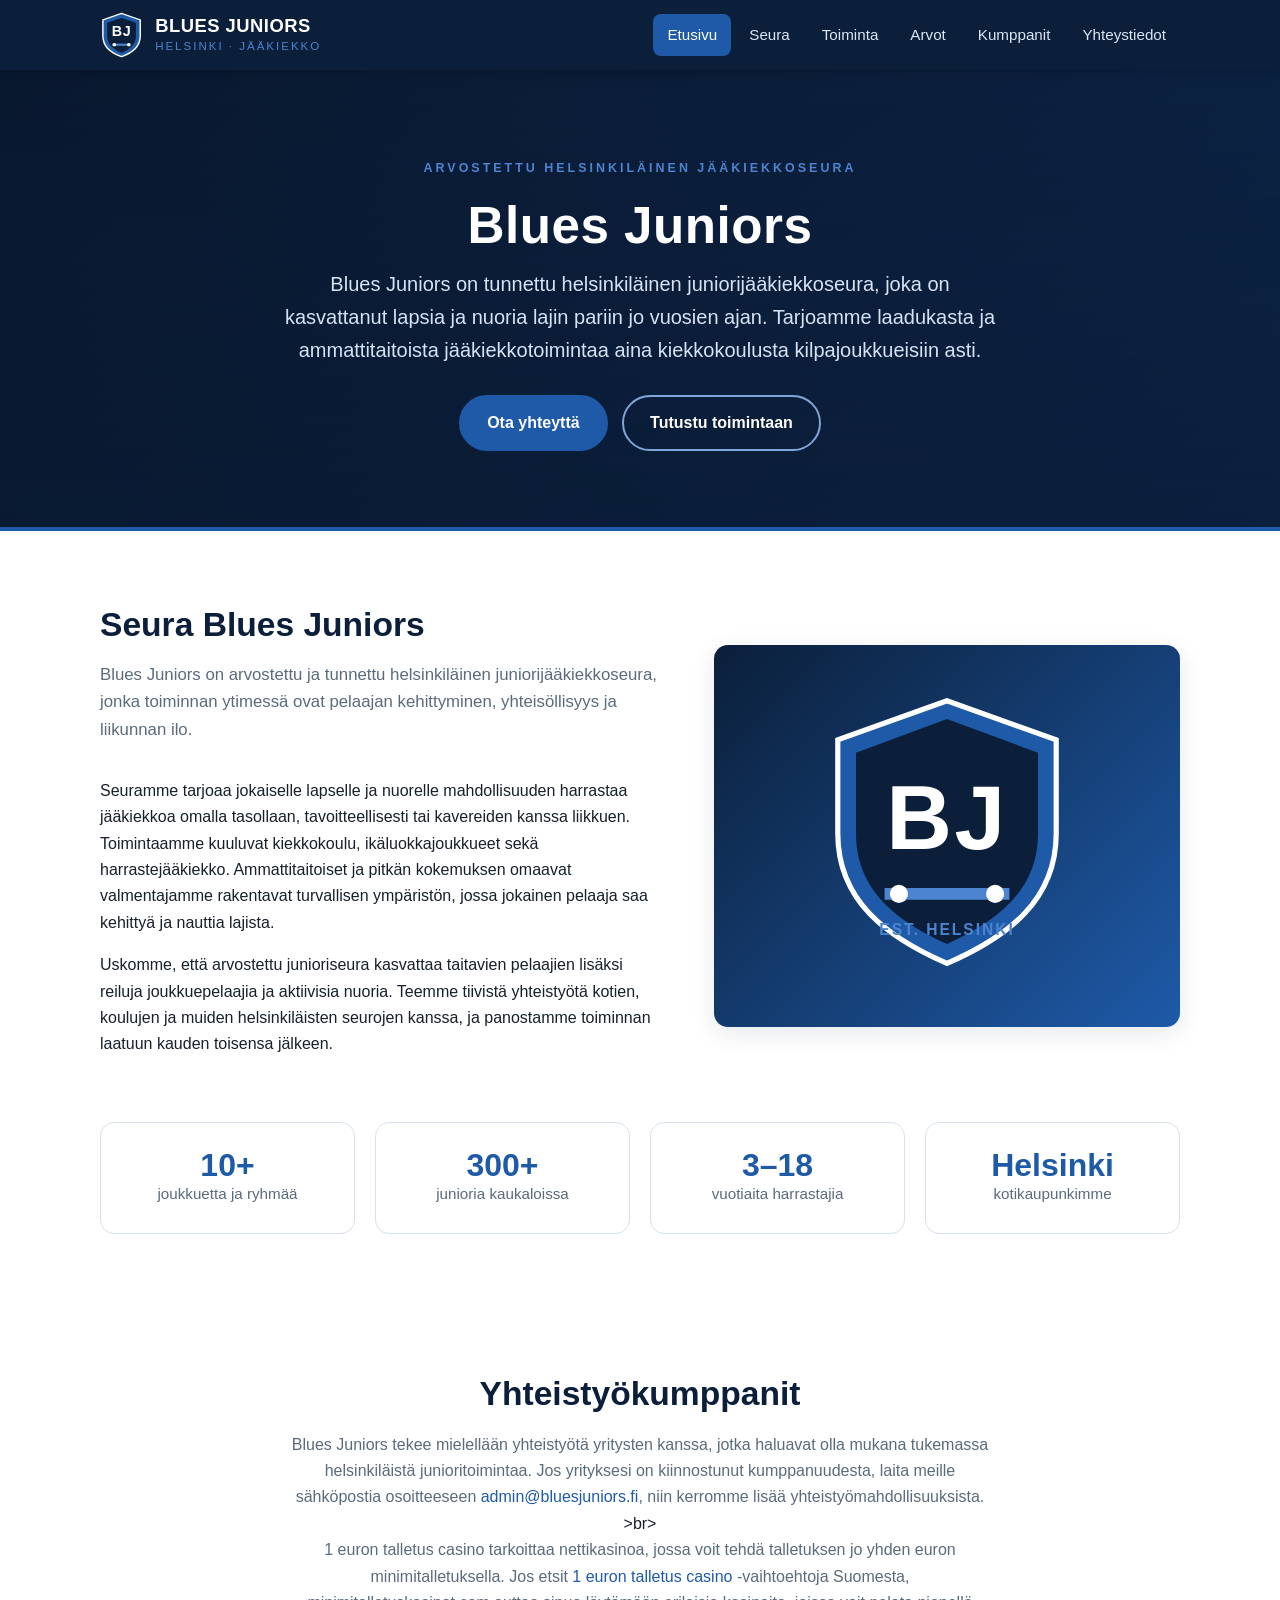
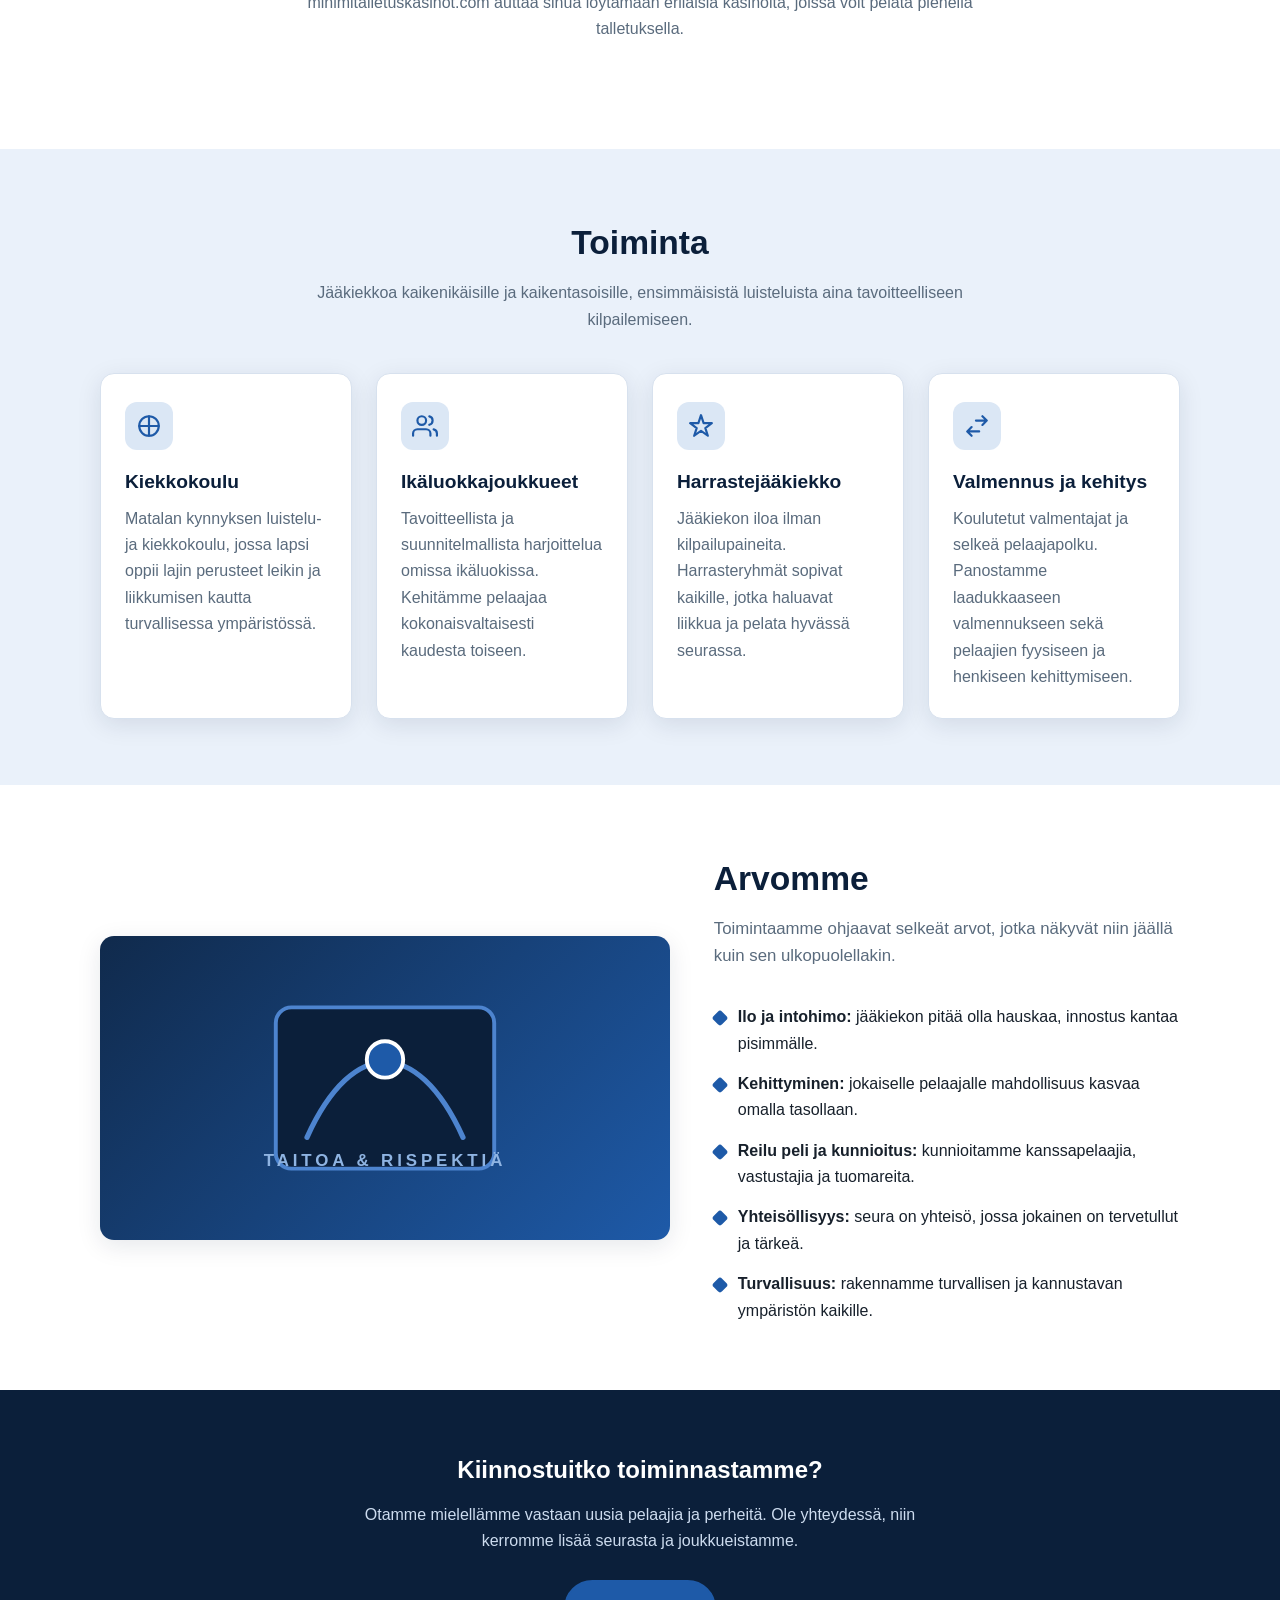
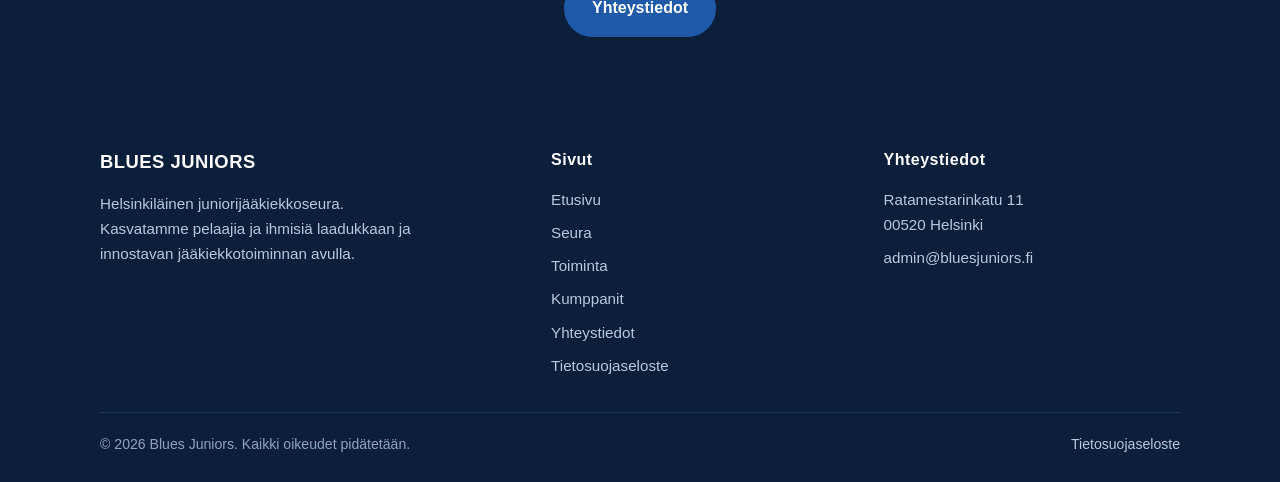
==== commit efd2714f: "Fix HTML formatting for partner section" ====
--- a/index.html
+++ b/index.html
@@ -95,7 +95,7 @@
       <div class="section-head">
         <h2>Yhteistyökumppanit</h2>
         <p>Blues Juniors tekee mielellään yhteistyötä yritysten kanssa, jotka haluavat olla mukana tukemassa helsinkiläistä junioritoimintaa. Jos yrityksesi on kiinnostunut kumppanuudesta, laita meille sähköpostia osoitteeseen <a href="mailto:admin@bluesjuniors.fi">admin@bluesjuniors.fi</a>, niin kerromme lisää yhteistyömahdollisuuksista.</p>
-      <p>1 euron talletus casino tarkoittaa nettikasinoa, jossa voit tehdä talletuksen jo yhden euron minimitalletuksella. Jos etsit <a href="https://minimitalletuskasinot.com/1-euron/">1 euron talletus casino</a> -vaihtoehtoja Suomesta, minimitalletuskasinot.com auttaa sinua löytämään erilaisia kasinoita, joissa voit pelata pienellä talletuksella.</p>
+      >br><p>1 euron talletus casino tarkoittaa nettikasinoa, jossa voit tehdä talletuksen jo yhden euron minimitalletuksella. Jos etsit <a href="https://minimitalletuskasinot.com/1-euron/">1 euron talletus casino</a> -vaihtoehtoja Suomesta, minimitalletuskasinot.com auttaa sinua löytämään erilaisia kasinoita, joissa voit pelata pienellä talletuksella.</p>
       </div>
     </div>
   </section>
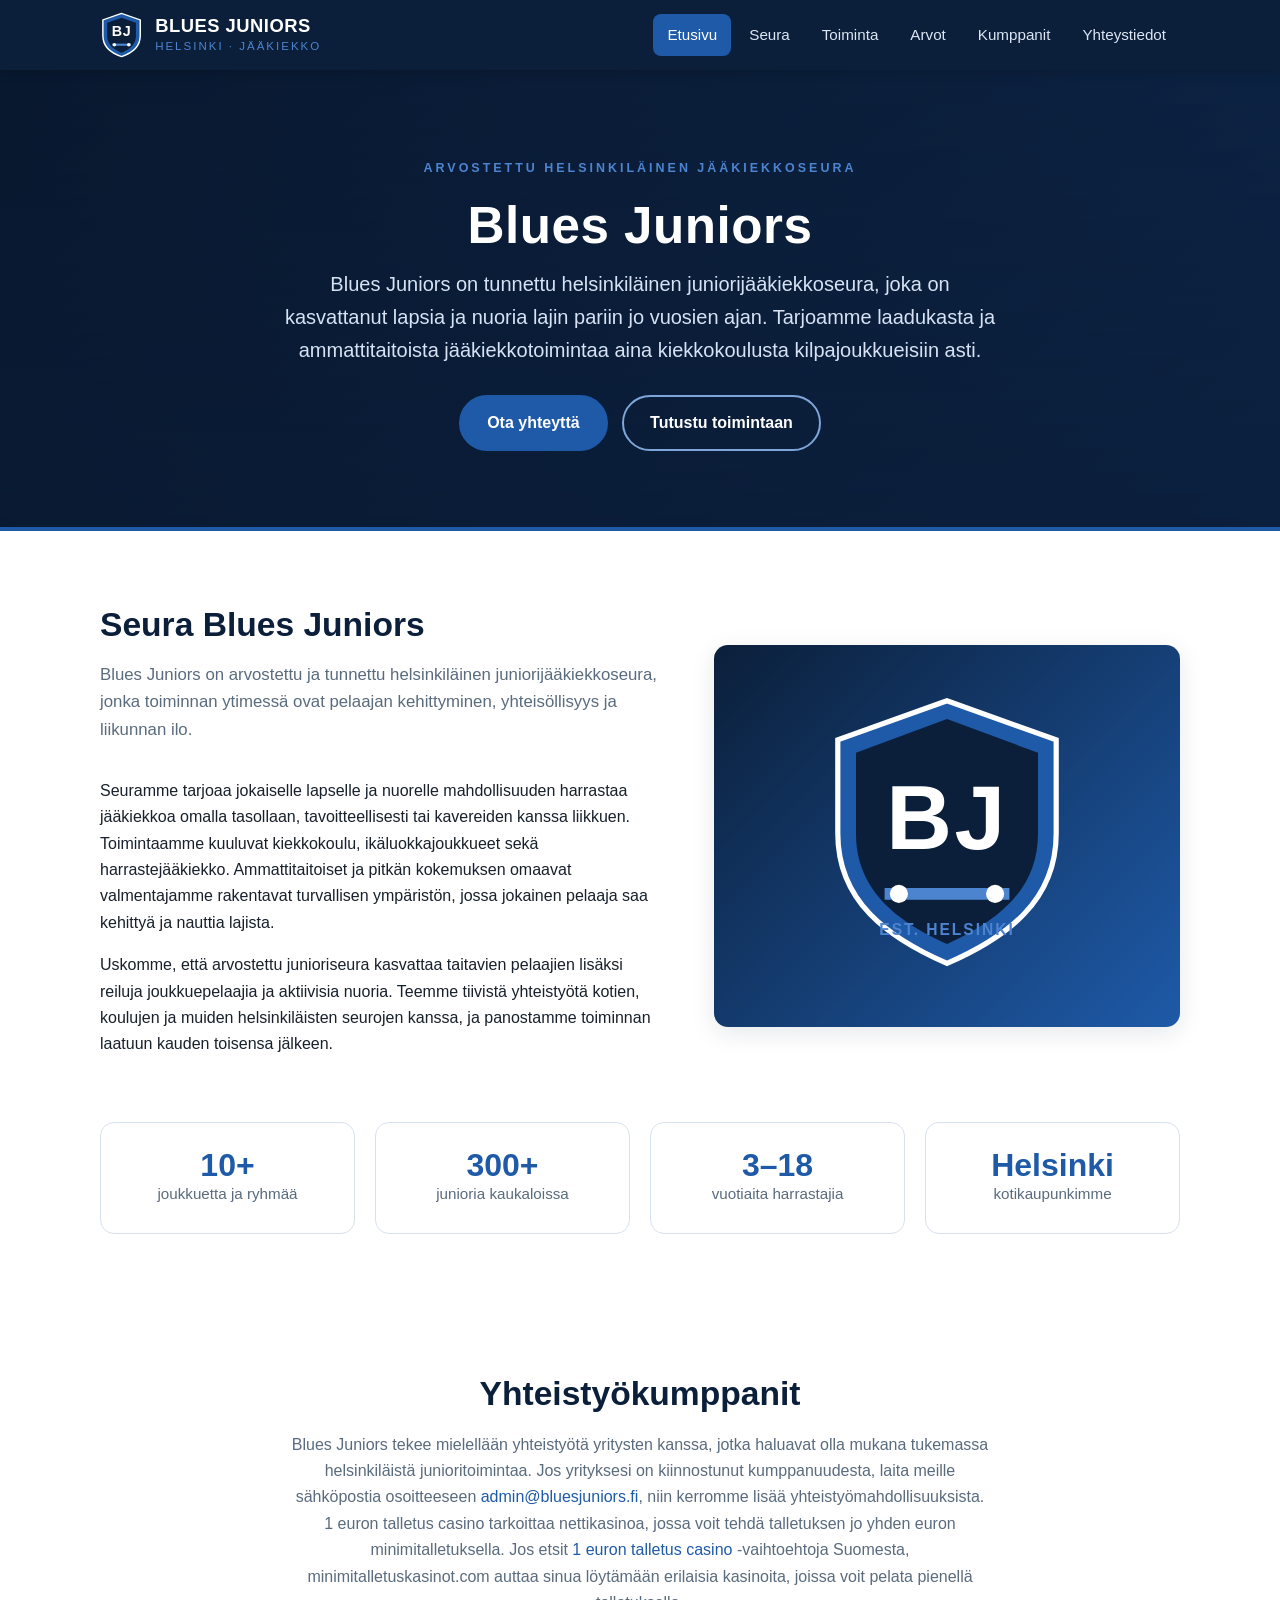
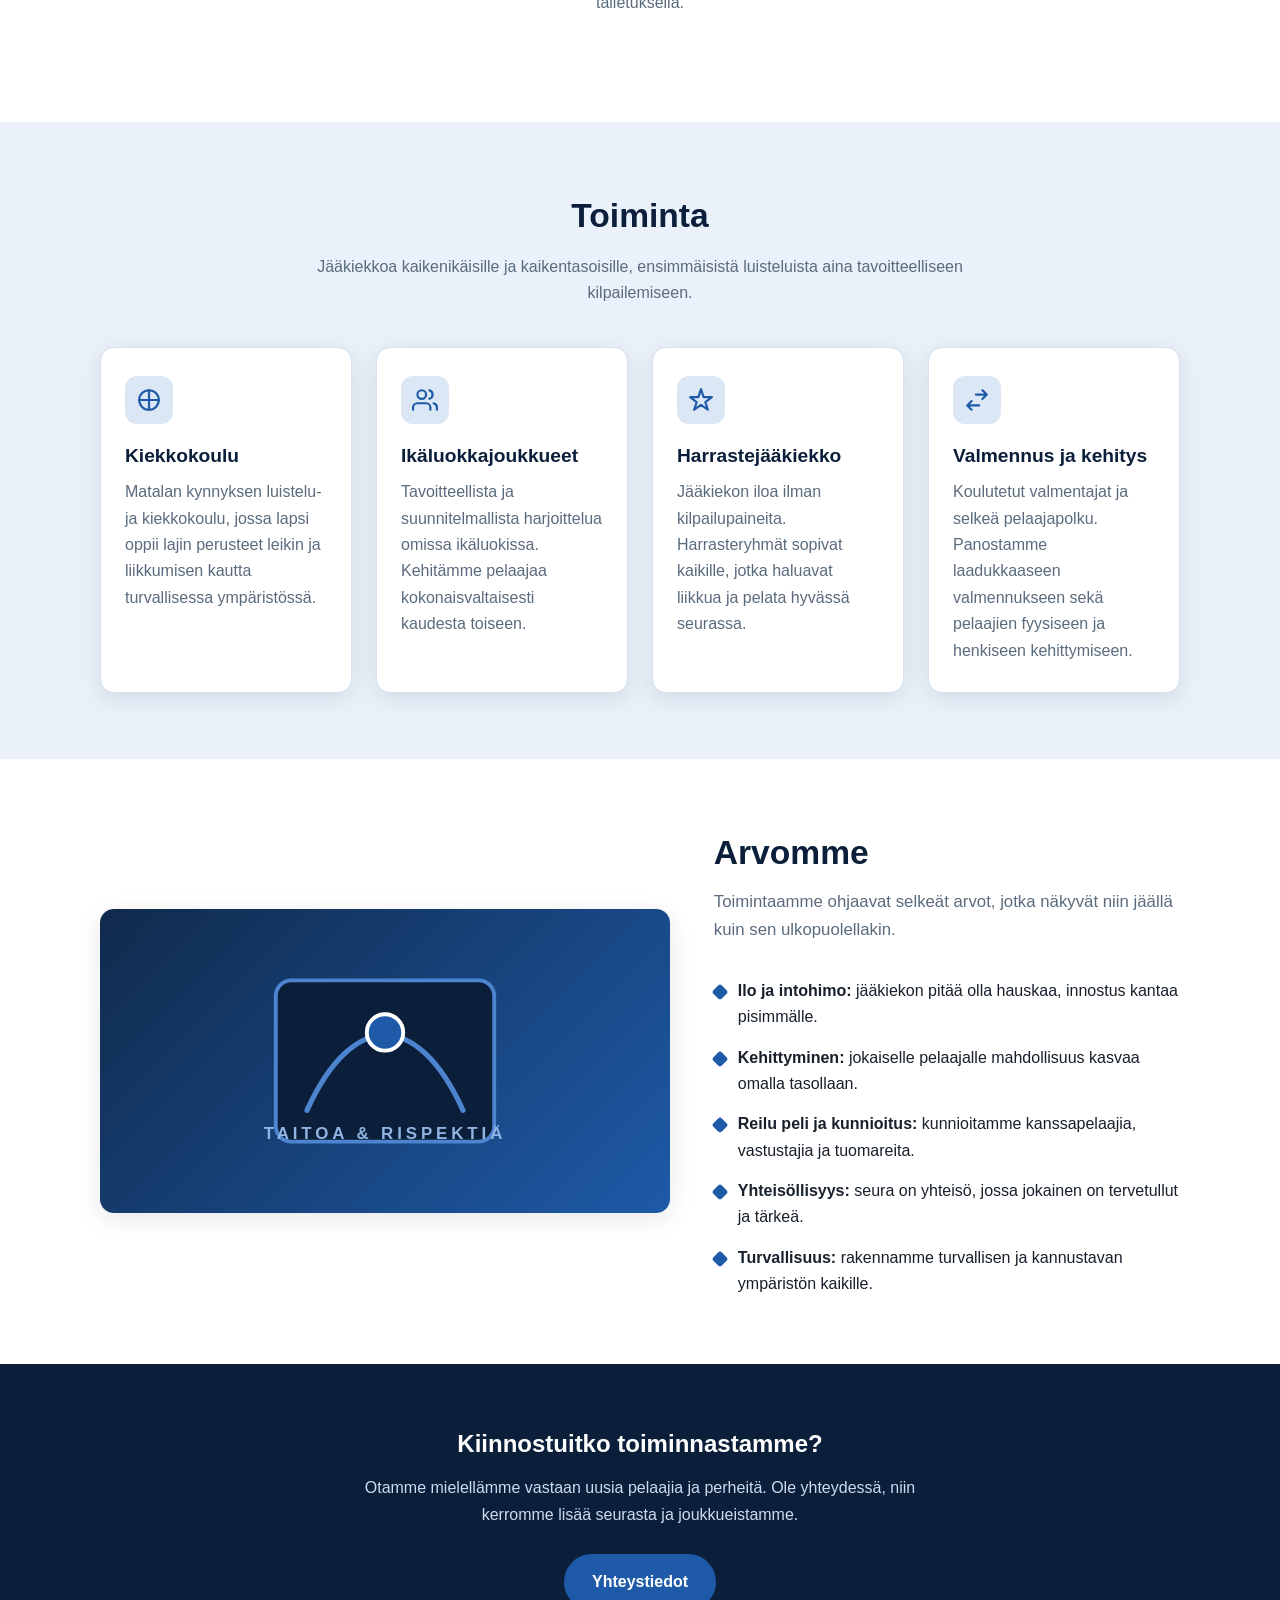
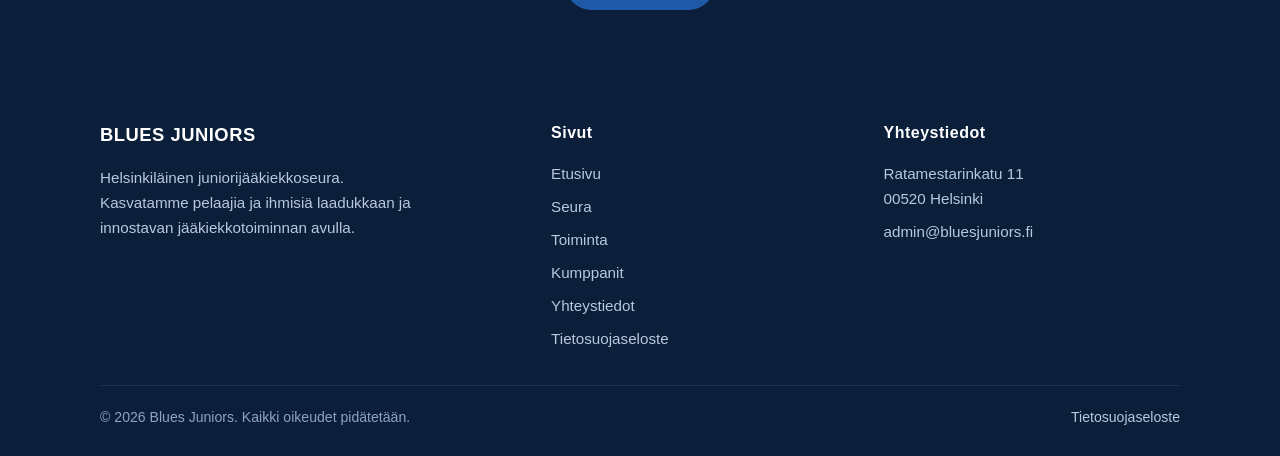
==== commit 8b95d834: "Fix HTML formatting in index.html" ====
--- a/index.html
+++ b/index.html
@@ -95,7 +95,7 @@
       <div class="section-head">
         <h2>Yhteistyökumppanit</h2>
         <p>Blues Juniors tekee mielellään yhteistyötä yritysten kanssa, jotka haluavat olla mukana tukemassa helsinkiläistä junioritoimintaa. Jos yrityksesi on kiinnostunut kumppanuudesta, laita meille sähköpostia osoitteeseen <a href="mailto:admin@bluesjuniors.fi">admin@bluesjuniors.fi</a>, niin kerromme lisää yhteistyömahdollisuuksista.</p>
-      >br><p>1 euron talletus casino tarkoittaa nettikasinoa, jossa voit tehdä talletuksen jo yhden euron minimitalletuksella. Jos etsit <a href="https://minimitalletuskasinot.com/1-euron/">1 euron talletus casino</a> -vaihtoehtoja Suomesta, minimitalletuskasinot.com auttaa sinua löytämään erilaisia kasinoita, joissa voit pelata pienellä talletuksella.</p>
+      <p>1 euron talletus casino tarkoittaa nettikasinoa, jossa voit tehdä talletuksen jo yhden euron minimitalletuksella. Jos etsit <a href="https://minimitalletuskasinot.com/1-euron/">1 euron talletus casino</a> -vaihtoehtoja Suomesta, minimitalletuskasinot.com auttaa sinua löytämään erilaisia kasinoita, joissa voit pelata pienellä talletuksella.</p>
       </div>
     </div>
   </section>
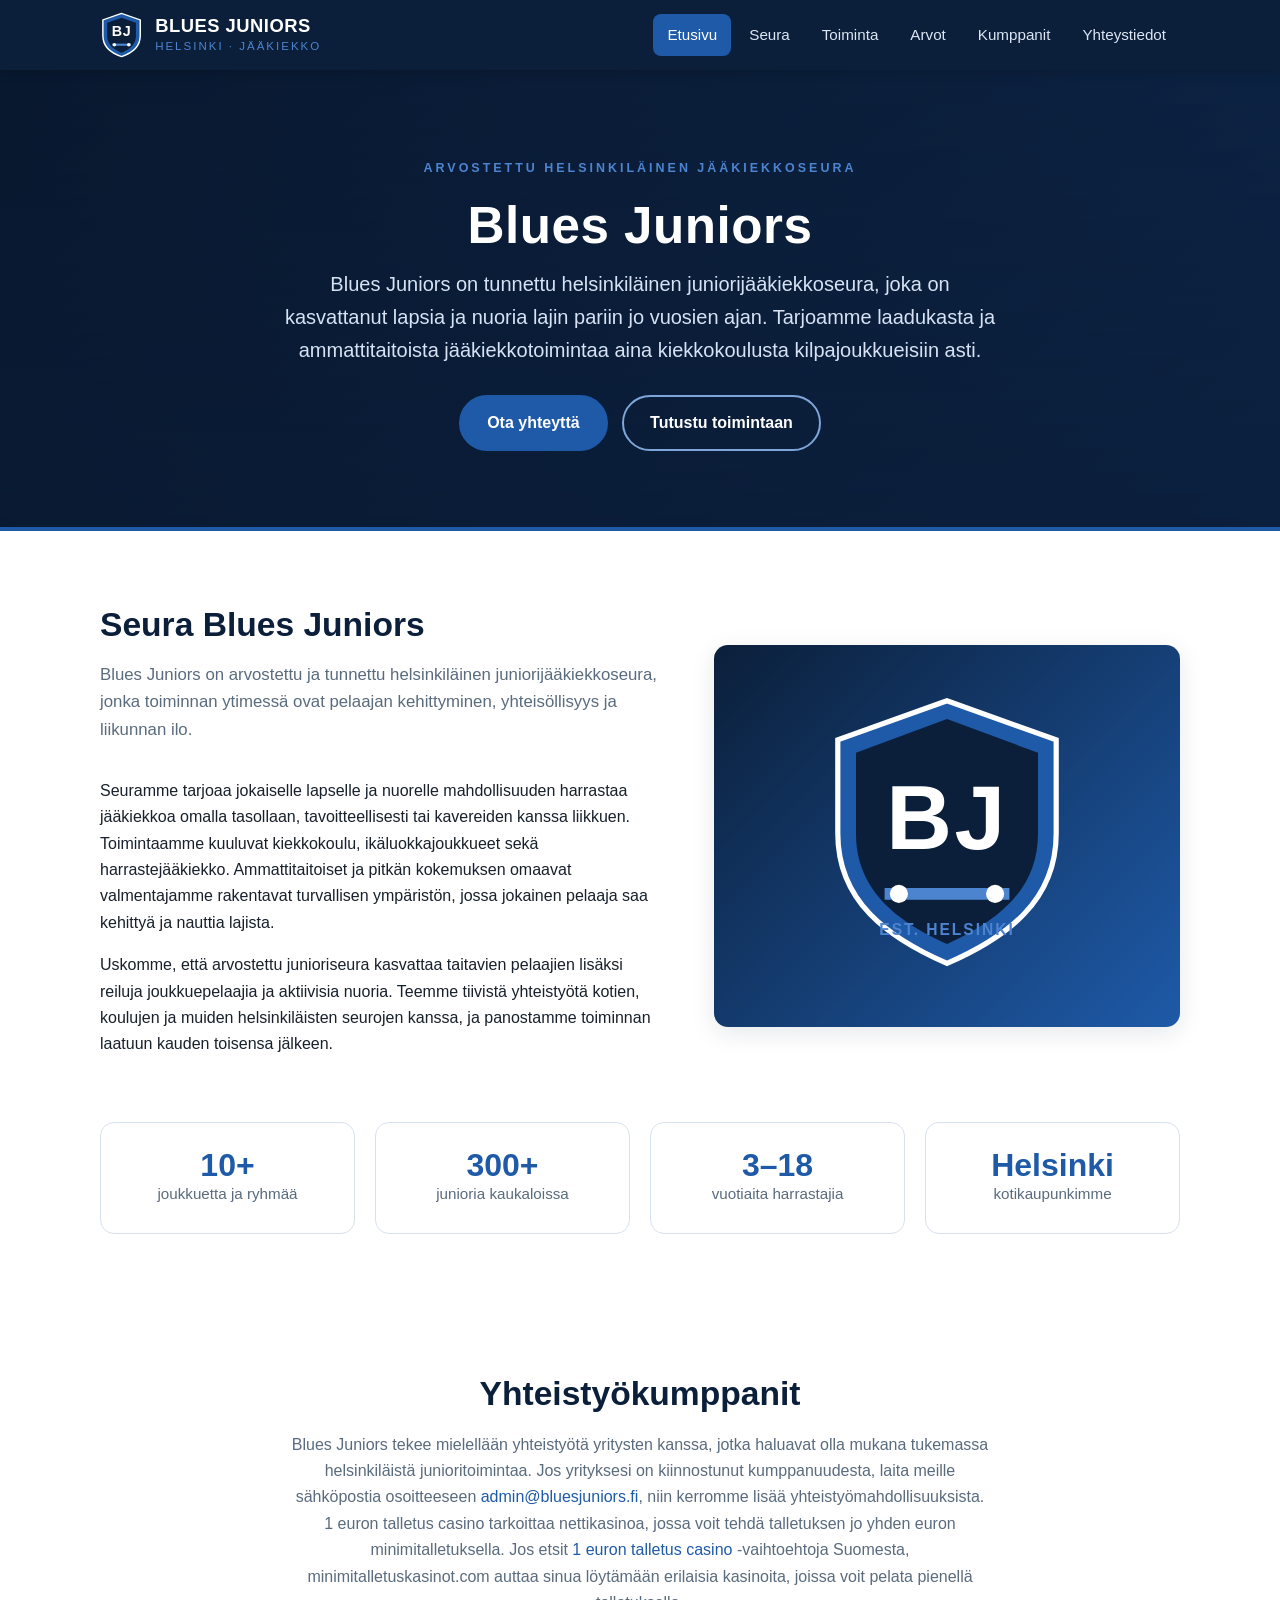
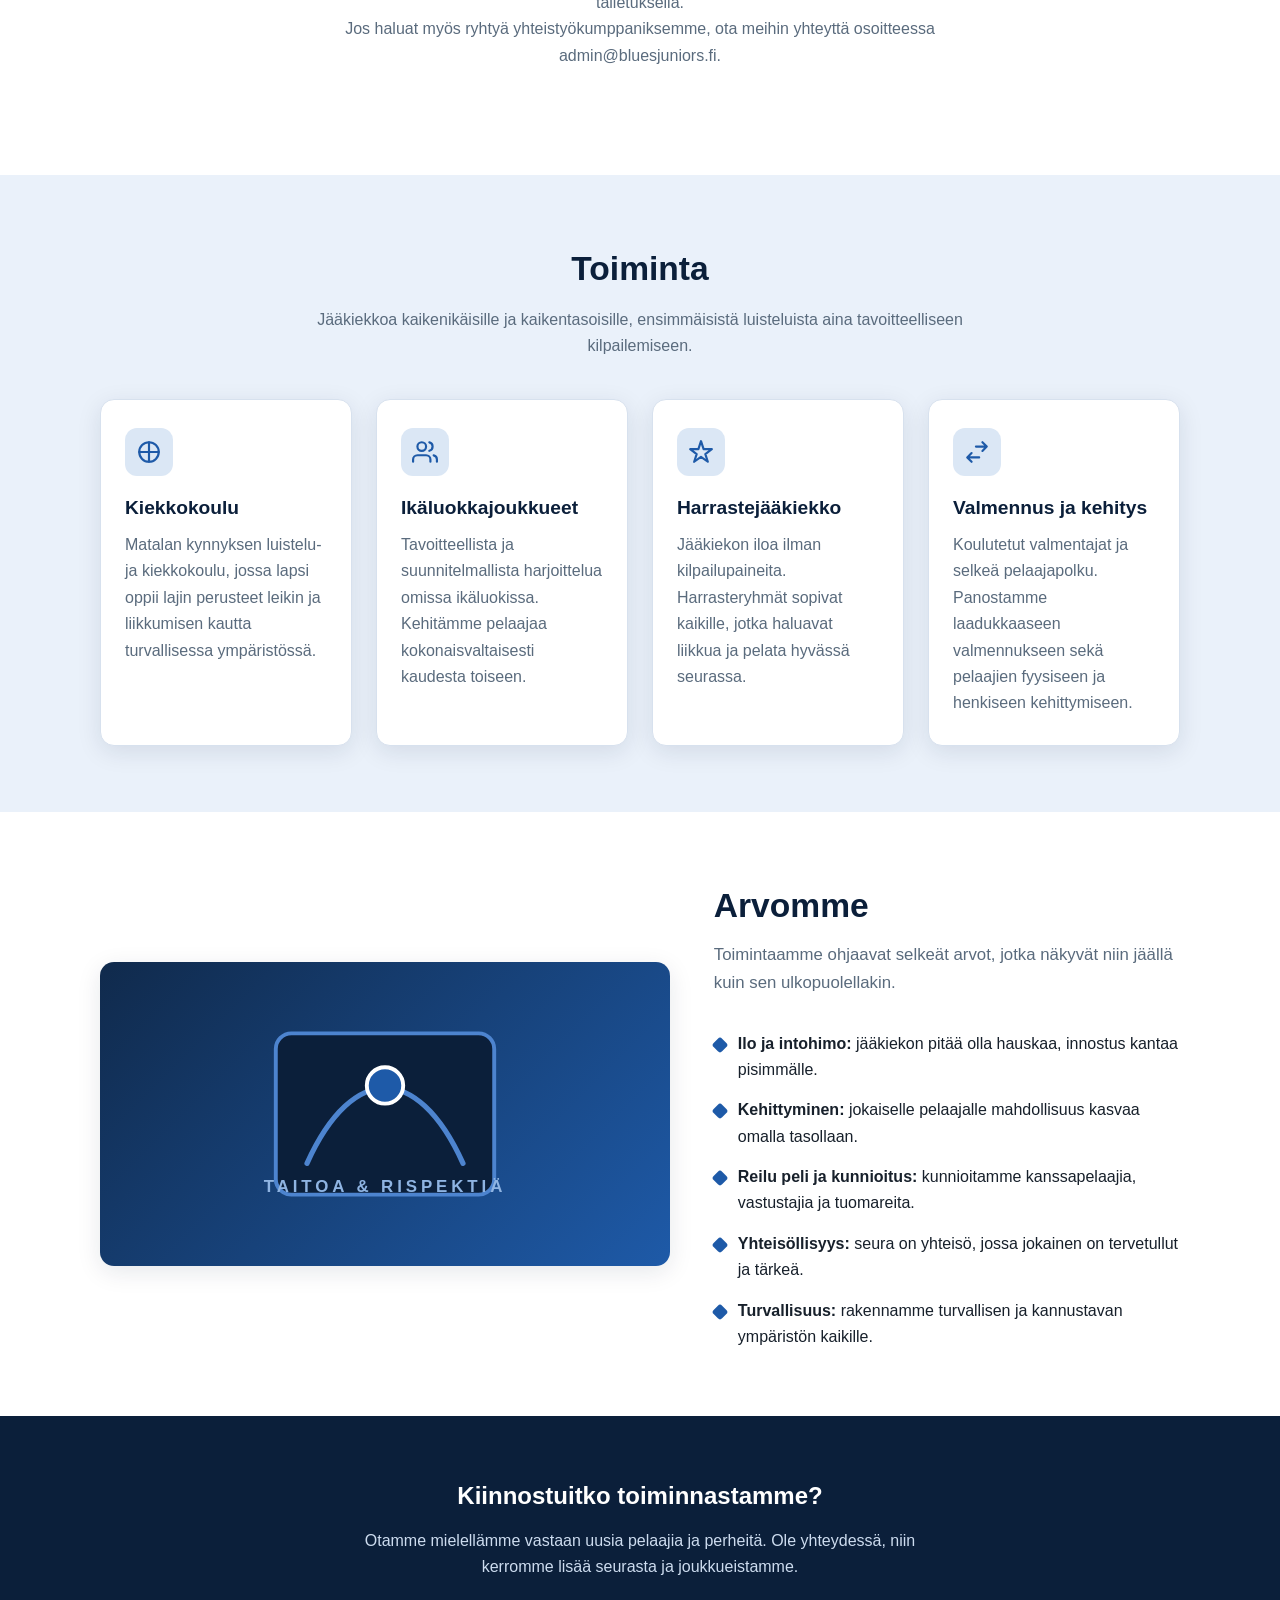
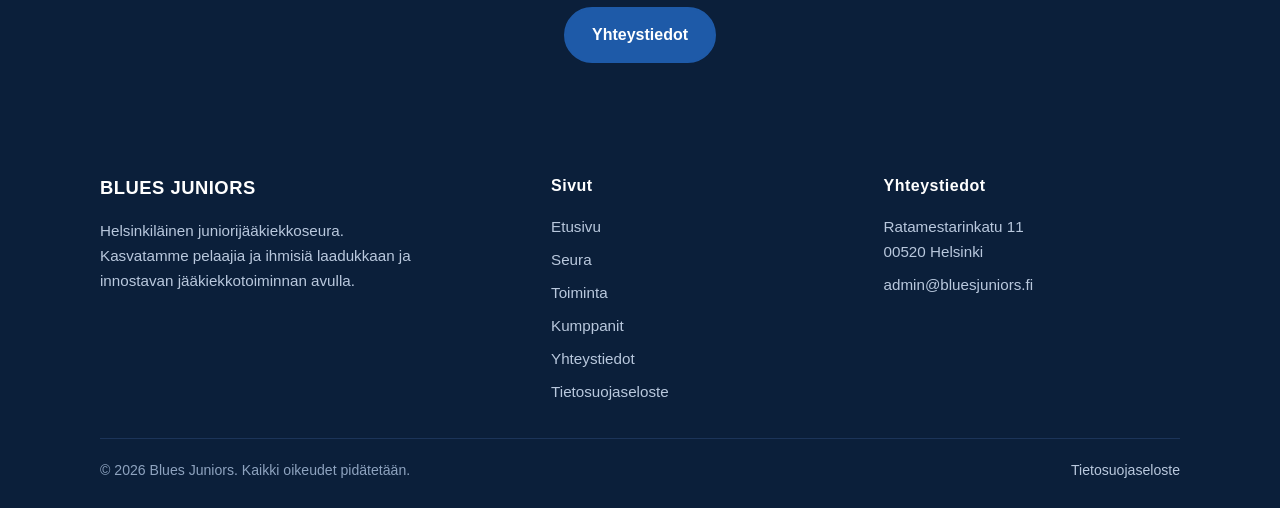
==== commit 6026ce5e: "Revise partnership section" ====
--- a/index.html
+++ b/index.html
@@ -96,7 +96,7 @@
         <h2>Yhteistyökumppanit</h2>
         <p>Blues Juniors tekee mielellään yhteistyötä yritysten kanssa, jotka haluavat olla mukana tukemassa helsinkiläistä junioritoimintaa. Jos yrityksesi on kiinnostunut kumppanuudesta, laita meille sähköpostia osoitteeseen <a href="mailto:admin@bluesjuniors.fi">admin@bluesjuniors.fi</a>, niin kerromme lisää yhteistyömahdollisuuksista.</p>
       <p>1 euron talletus casino tarkoittaa nettikasinoa, jossa voit tehdä talletuksen jo yhden euron minimitalletuksella. Jos etsit <a href="https://minimitalletuskasinot.com/1-euron/">1 euron talletus casino</a> -vaihtoehtoja Suomesta, minimitalletuskasinot.com auttaa sinua löytämään erilaisia kasinoita, joissa voit pelata pienellä talletuksella.</p>
-      </div>
+      <p>Jos haluat myös ryhtyä yhteistyökumppaniksemme, ota meihin yhteyttä osoitteessa admin@bluesjuniors.fi.</p></div>
     </div>
   </section>
 
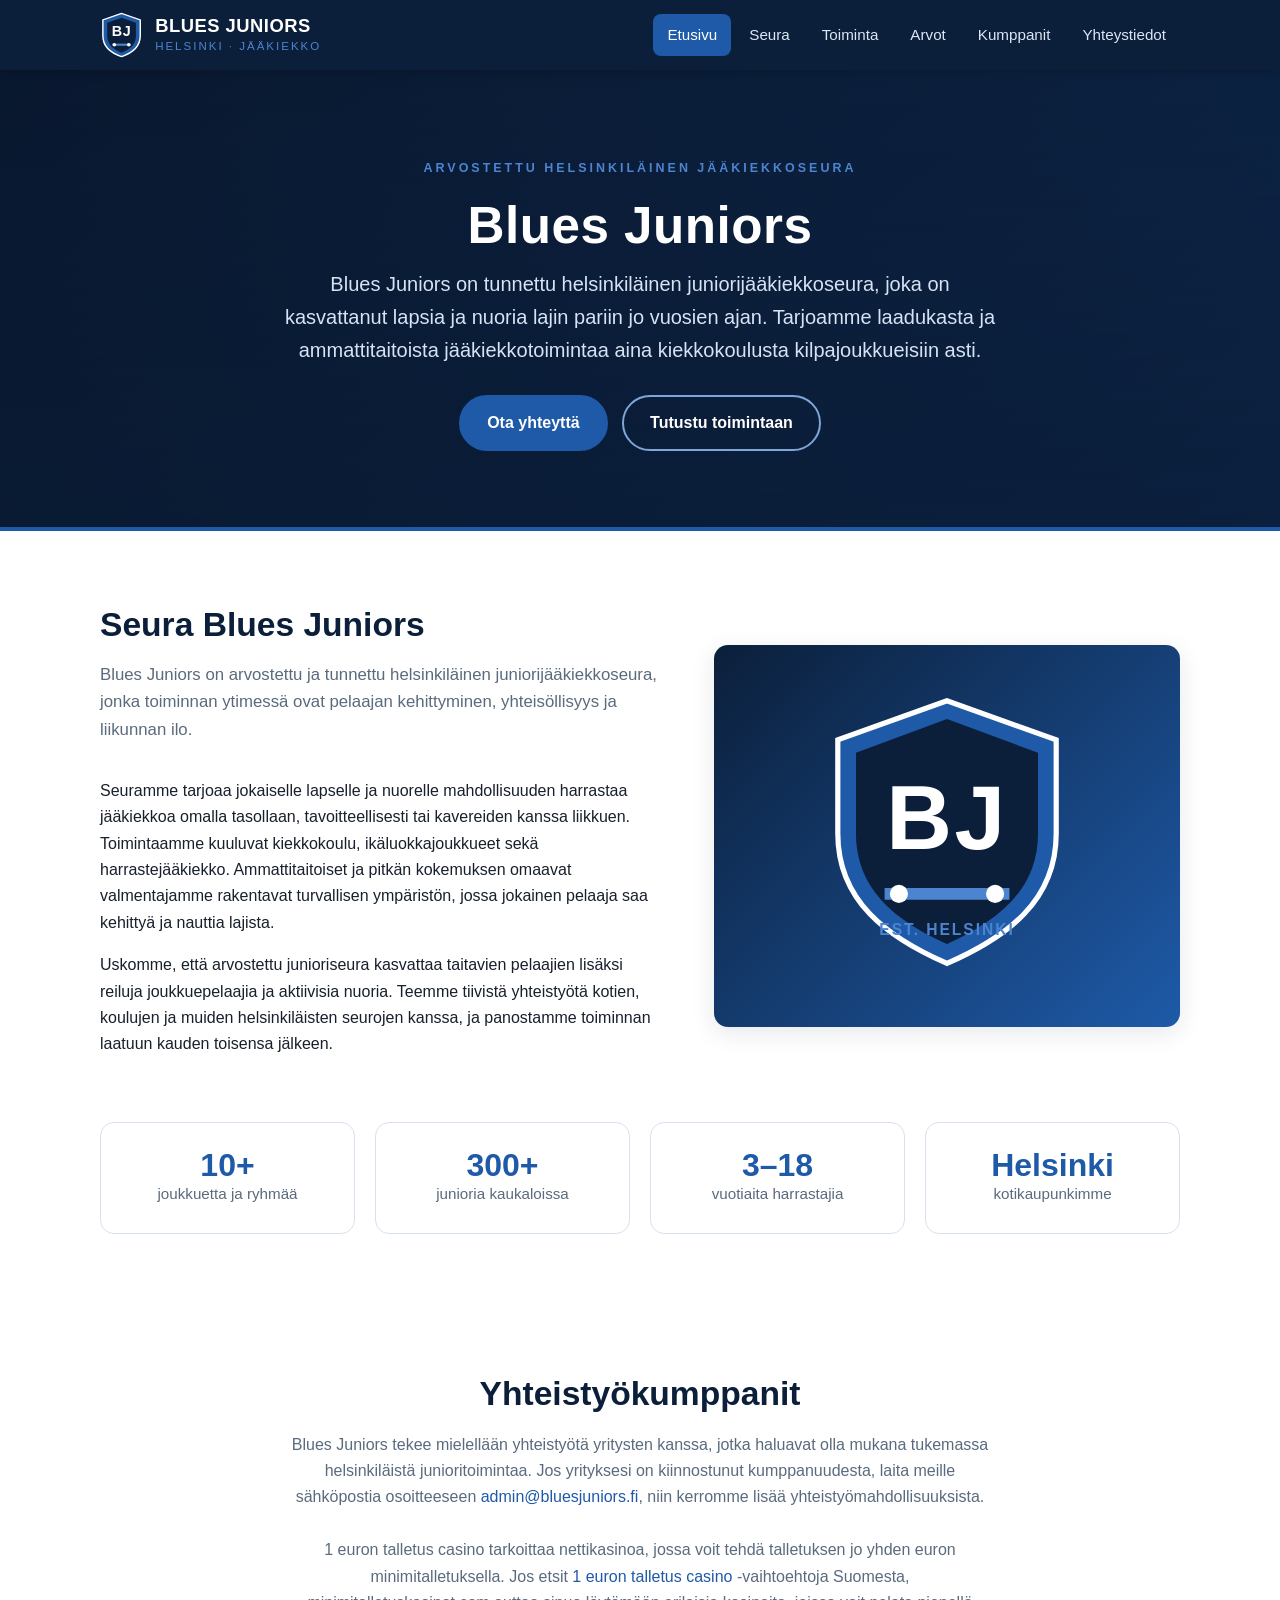
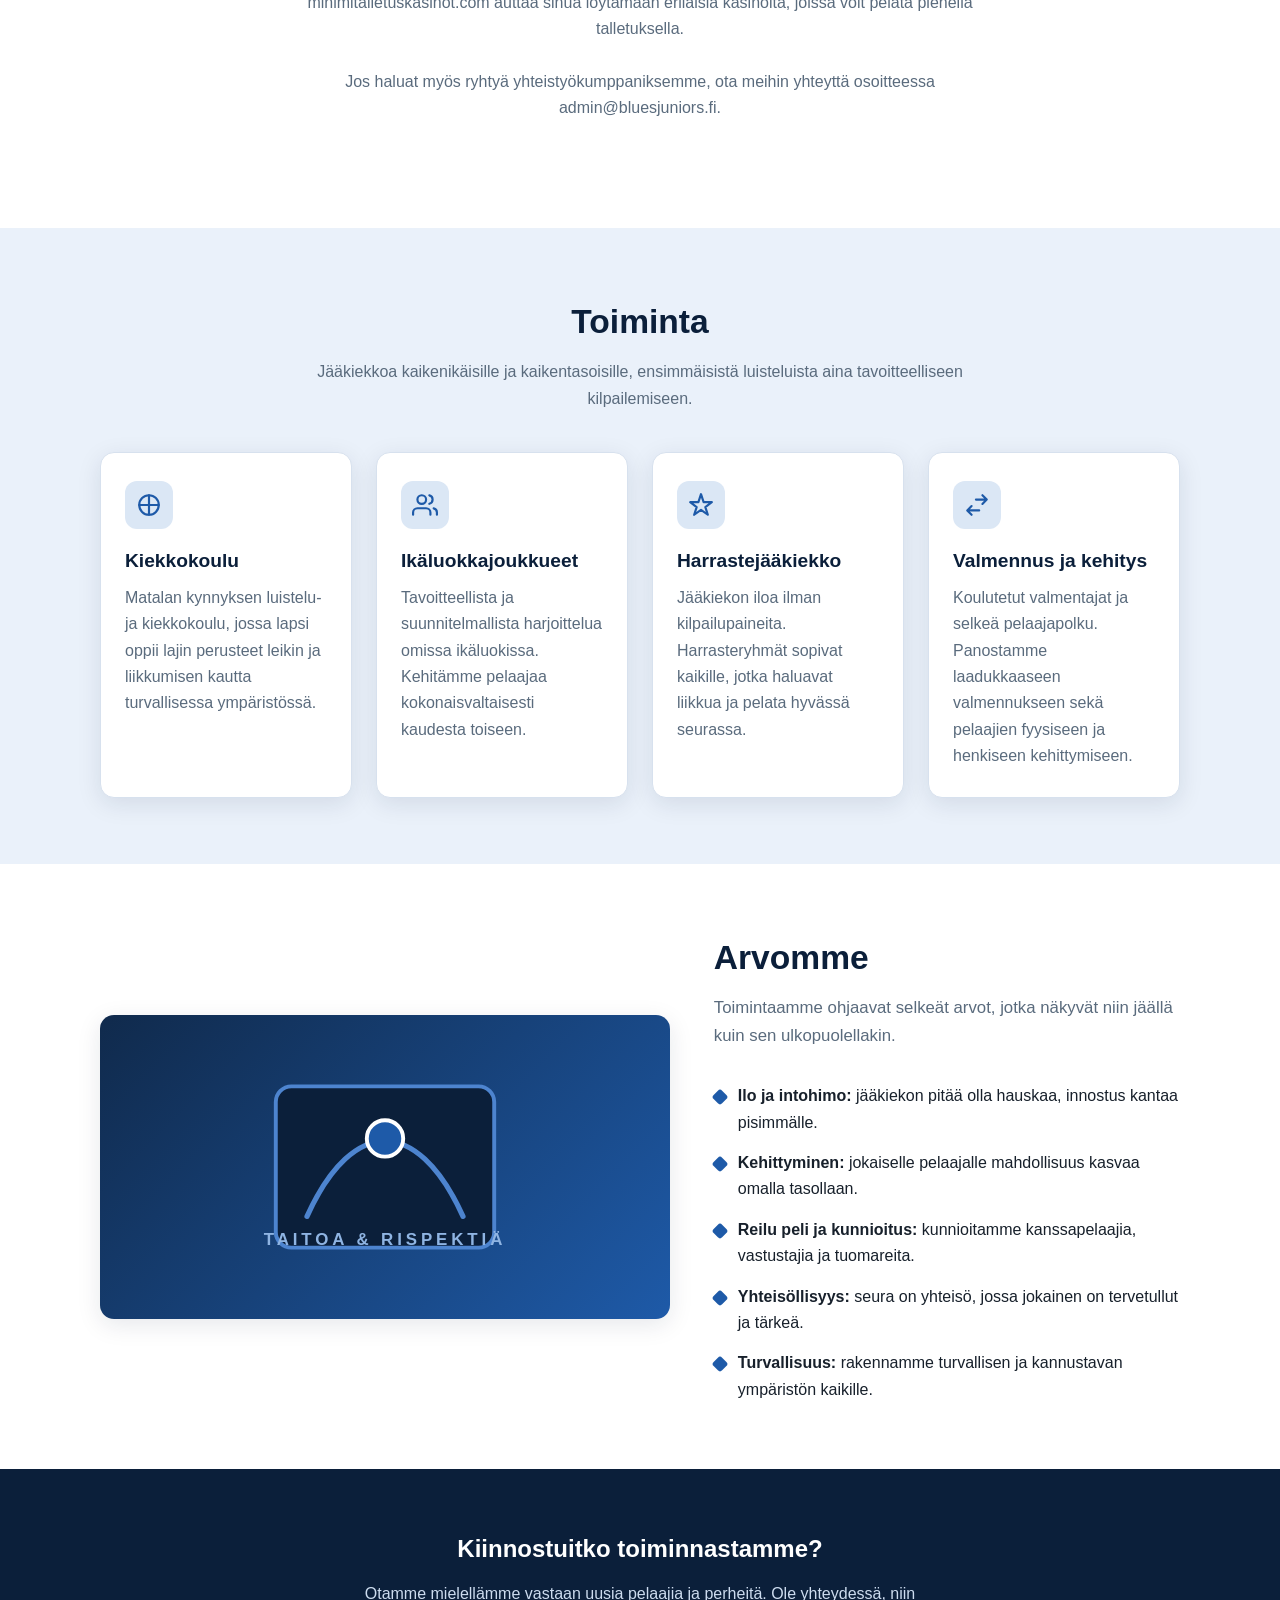
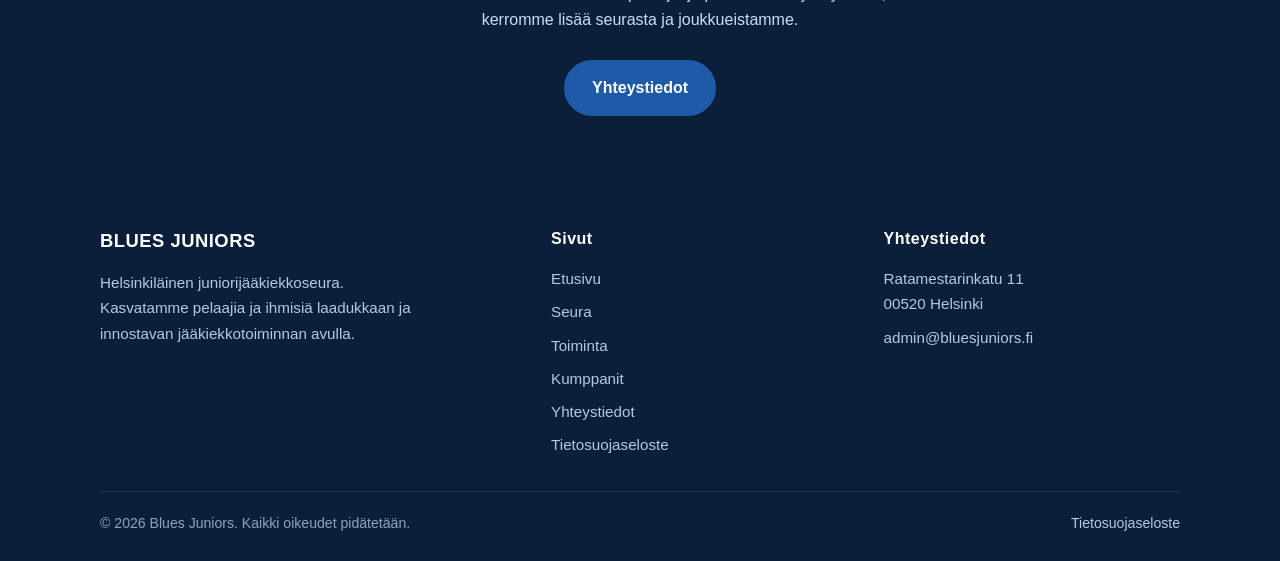
==== commit cb9de3ff: "Update partnership section with additional content" ====
--- a/index.html
+++ b/index.html
@@ -95,8 +95,8 @@
       <div class="section-head">
         <h2>Yhteistyökumppanit</h2>
         <p>Blues Juniors tekee mielellään yhteistyötä yritysten kanssa, jotka haluavat olla mukana tukemassa helsinkiläistä junioritoimintaa. Jos yrityksesi on kiinnostunut kumppanuudesta, laita meille sähköpostia osoitteeseen <a href="mailto:admin@bluesjuniors.fi">admin@bluesjuniors.fi</a>, niin kerromme lisää yhteistyömahdollisuuksista.</p>
-      <p>1 euron talletus casino tarkoittaa nettikasinoa, jossa voit tehdä talletuksen jo yhden euron minimitalletuksella. Jos etsit <a href="https://minimitalletuskasinot.com/1-euron/">1 euron talletus casino</a> -vaihtoehtoja Suomesta, minimitalletuskasinot.com auttaa sinua löytämään erilaisia kasinoita, joissa voit pelata pienellä talletuksella.</p>
-      <p>Jos haluat myös ryhtyä yhteistyökumppaniksemme, ota meihin yhteyttä osoitteessa admin@bluesjuniors.fi.</p></div>
+      <br><p>1 euron talletus casino tarkoittaa nettikasinoa, jossa voit tehdä talletuksen jo yhden euron minimitalletuksella. Jos etsit <a href="https://minimitalletuskasinot.com/1-euron/">1 euron talletus casino</a> -vaihtoehtoja Suomesta, minimitalletuskasinot.com auttaa sinua löytämään erilaisia kasinoita, joissa voit pelata pienellä talletuksella.</p>
+      <br><p>Jos haluat myös ryhtyä yhteistyökumppaniksemme, ota meihin yhteyttä osoitteessa admin@bluesjuniors.fi.</p></div>
     </div>
   </section>
 
